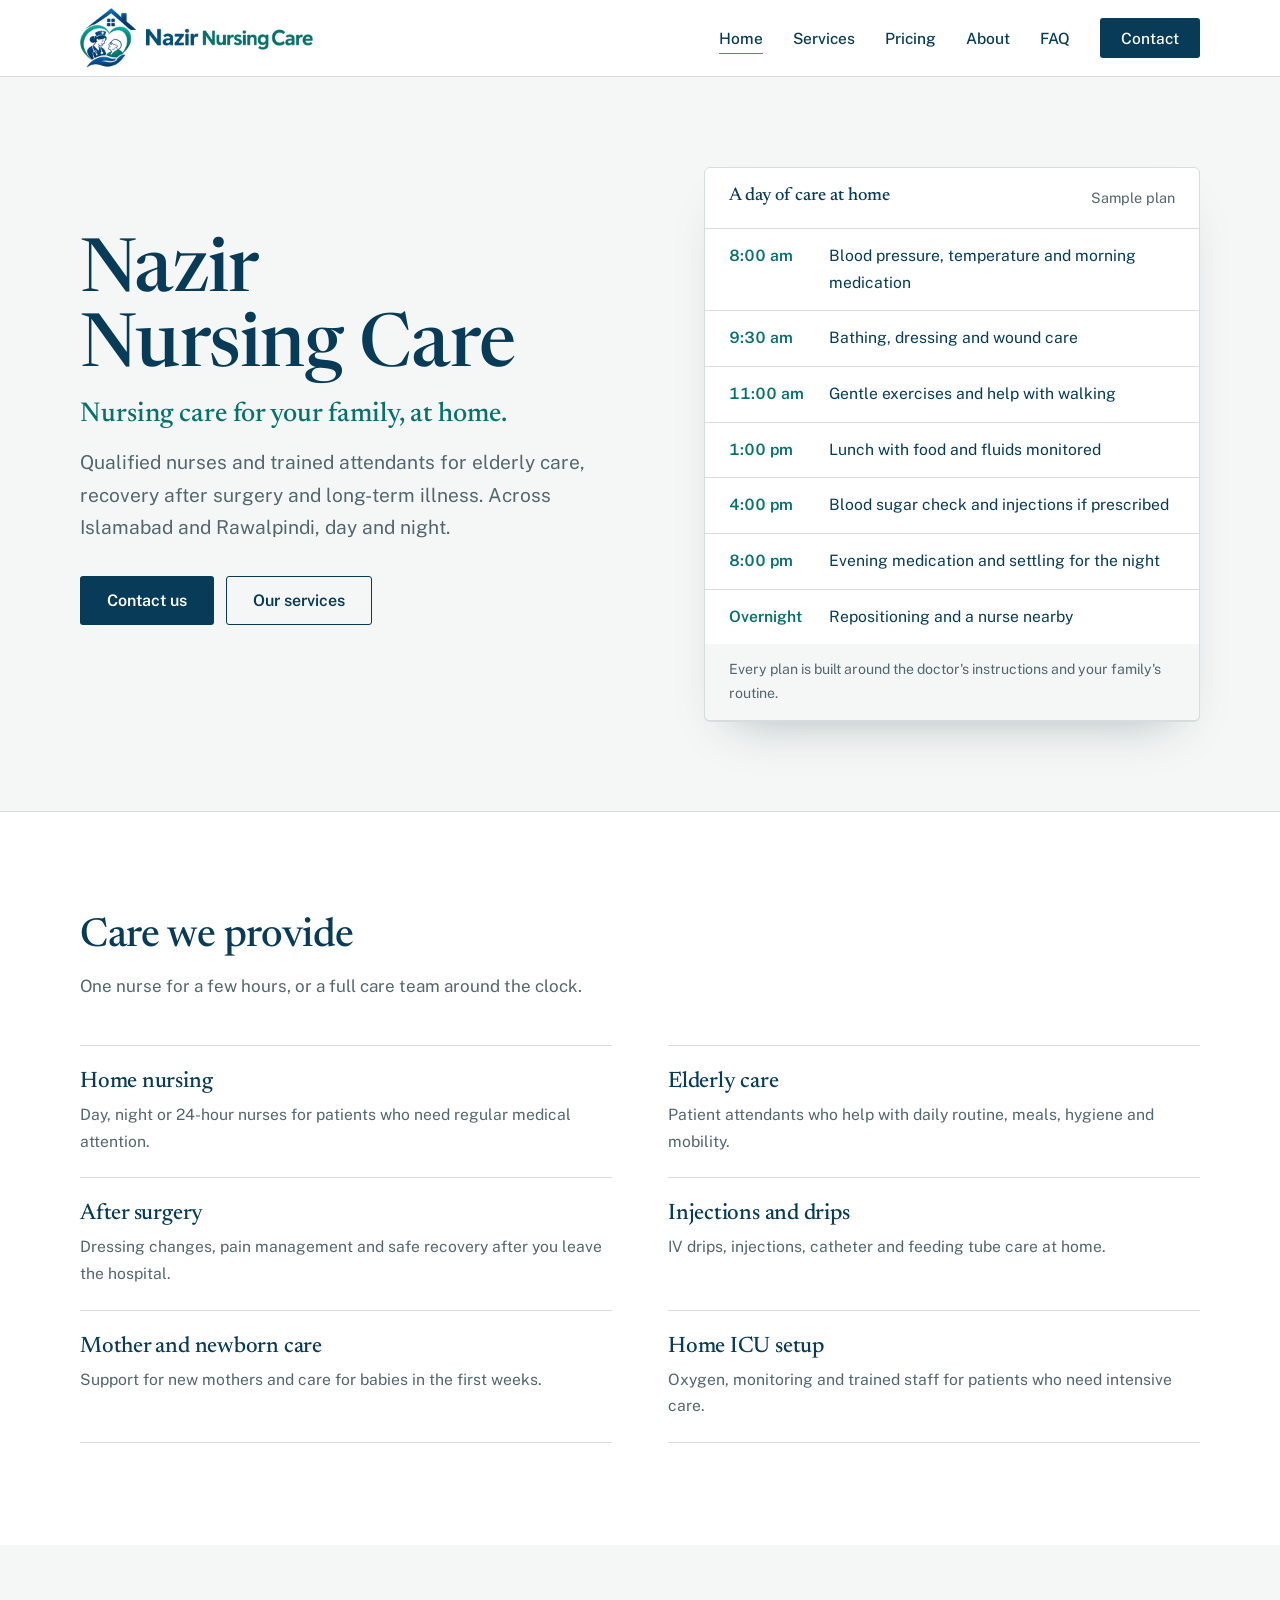
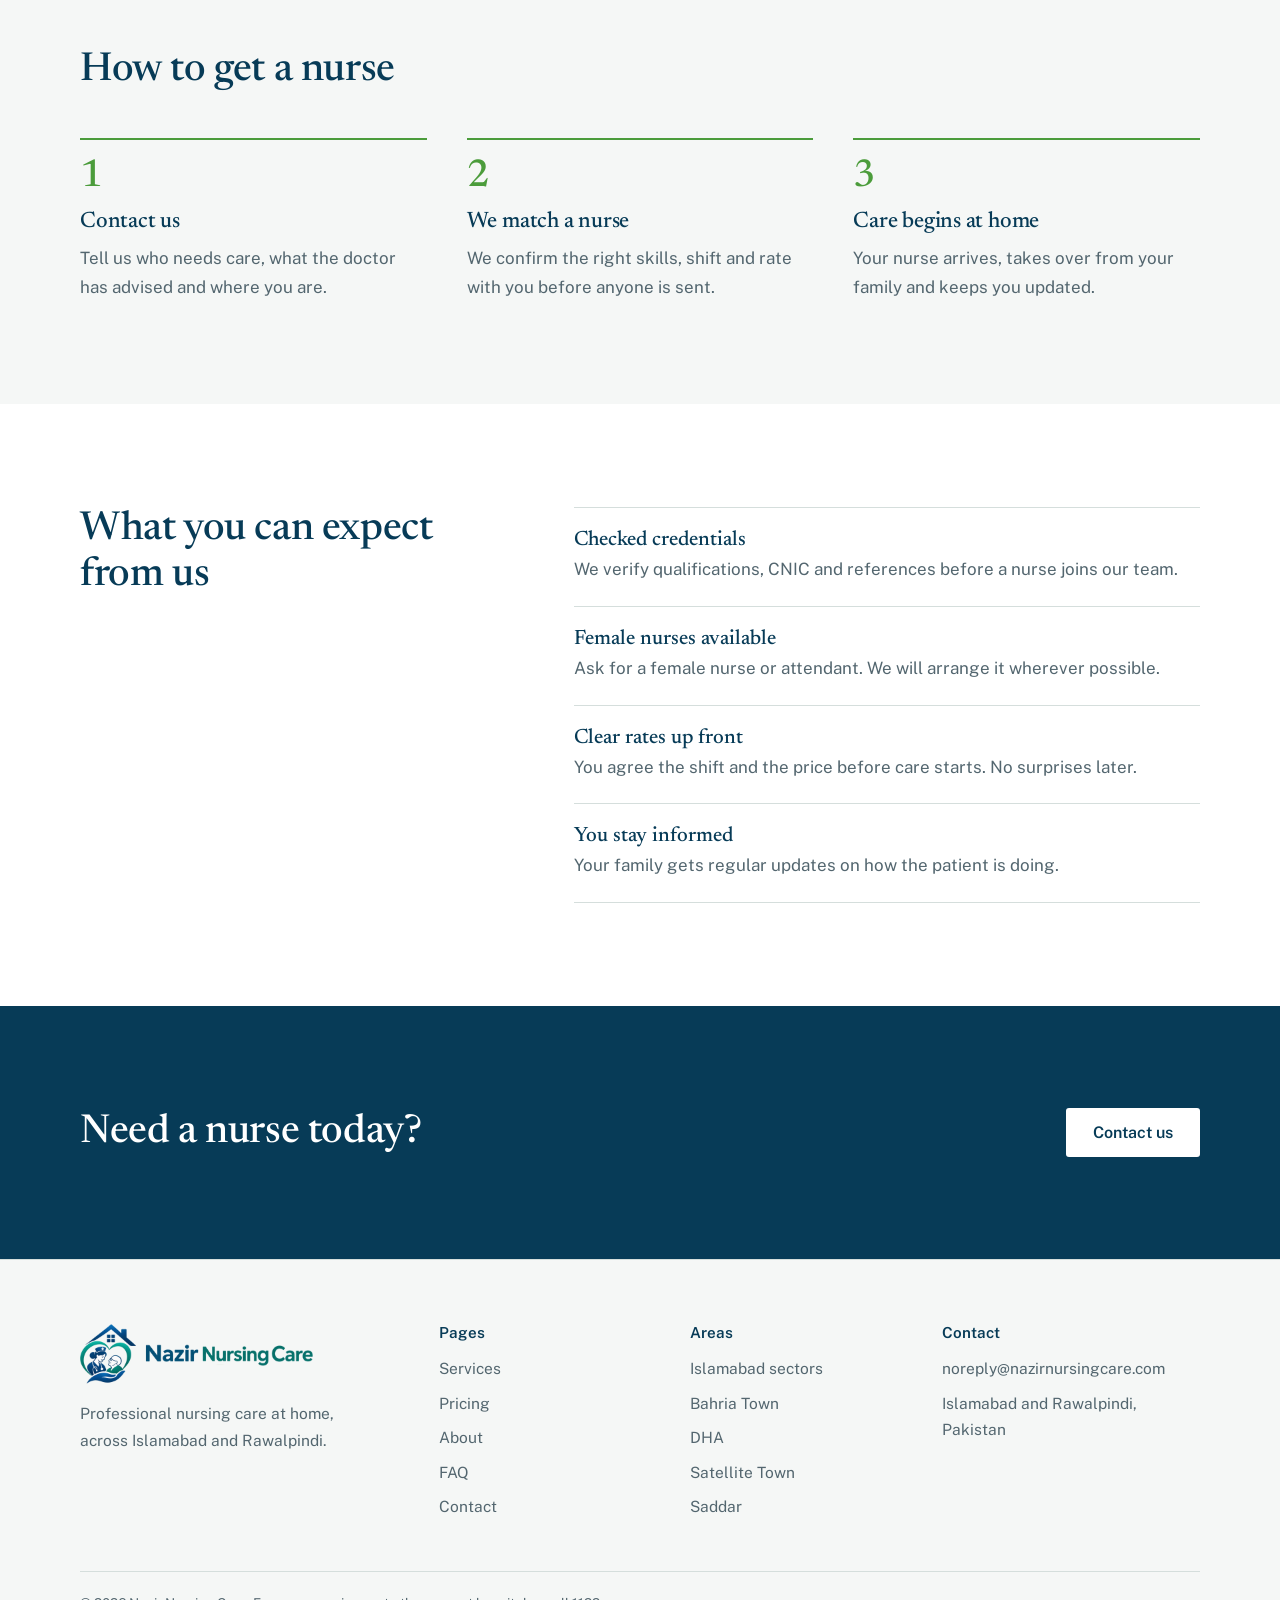
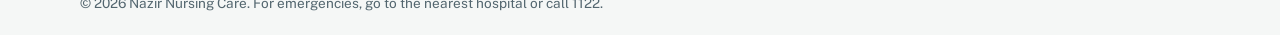
==== index.html @ 5797d5ae "Remove call and WhatsApp, simplify contact to email Co-Authored-By: Claude Sonnet 5.5 <noreply@anthr" ====
<!doctype html>
<html lang="en">
<head>
<meta charset="utf-8">
<meta name="viewport" content="width=device-width,initial-scale=1">
<title>Nazir Nursing Care | Home nursing in Islamabad and Rawalpindi</title>
<meta name="description" content="Qualified nurses and trained attendants for elderly care, post-surgery recovery and long-term illness, in your own home in Islamabad and Rawalpindi.">
<meta property="og:type" content="website">
<meta property="og:site_name" content="Nazir Nursing Care">
<meta property="og:title" content="Nazir Nursing Care | Home nursing in Islamabad and Rawalpindi">
<meta property="og:description" content="Qualified nurses and trained attendants for elderly care, post-surgery recovery and long-term illness, in your own home in Islamabad and Rawalpindi.">
<meta property="og:image" content="https://nazir-nursing-care.mylogiclab.cloud/images/logo-full.png?v=4">
<meta name="theme-color" content="#073b57">
<link rel="preconnect" href="https://fonts.googleapis.com">
<link rel="preconnect" href="https://fonts.gstatic.com" crossorigin>
<link href="https://fonts.googleapis.com/css2?family=Newsreader:opsz,wght@6..72,400;6..72,500&family=Public+Sans:wght@400;500;600&display=swap" rel="stylesheet">
<link rel="icon" href="images/favicon.ico?v=2" sizes="any">
<link rel="icon" href="images/favicon.png?v=2" type="image/png">
<link rel="apple-touch-icon" href="images/apple-touch-icon.png?v=2">
<link rel="stylesheet" href="css/style.css?v=5">
<script type="application/ld+json">
{"@context":"https://schema.org","@type":"MedicalBusiness","name":"Nazir Nursing Care","logo":"images/logo-full.png?v=4","areaServed":["Islamabad","Rawalpindi"],"address":{"@type":"PostalAddress","addressLocality":"Islamabad","addressCountry":"PK"}}
</script>
</head>
<body>

<header class="site-head">
  <div class="wrap nav">
    <a class="brand" href="index.html"><img src="images/logo-horizontal.png?v=4" alt="Nazir Nursing Care" width="233" height="60"></a>
    <button class="burger" aria-label="Menu" aria-expanded="false"><svg viewBox="0 0 24 24" fill="none" stroke="currentColor" stroke-width="2" stroke-linecap="round"><path d="M3 6h18M3 12h18M3 18h18"/></svg></button>
    <ul class="menu">
      <li><a href="index.html" aria-current="page">Home</a></li>
      <li><a href="services.html">Services</a></li>
      <li><a href="pricing.html">Pricing</a></li>
      <li><a href="about.html">About</a></li>
      <li><a href="faq.html">FAQ</a></li>
      <li><a class="btn btn-ink" href="contact.html">Contact</a></li>
    </ul>
  </div>
</header>

<main>
<section class="hero">
  <div class="wrap">
    <div>
      <h1>Nazir<br>Nursing Care</h1>
      <p class="tagline">Nursing care for your family, at home.</p>
      <p class="lead">Qualified nurses and trained attendants for elderly care, recovery after surgery and long-term illness. Across Islamabad and Rawalpindi, day and night.</p>
      <div class="actions">
        <a class="btn btn-ink" href="contact.html">Contact us</a>
        <a class="btn btn-line" href="services.html">Our services</a>
      </div>
    </div>

    <div class="plan" aria-label="Sample daily care plan">
      <div class="plan-top"><b>A day of care at home</b><span>Sample plan</span></div>
      <ol>
        <li><time>8:00 am</time><span>Blood pressure, temperature and morning medication</span></li>
        <li><time>9:30 am</time><span>Bathing, dressing and wound care</span></li>
        <li><time>11:00 am</time><span>Gentle exercises and help with walking</span></li>
        <li><time>1:00 pm</time><span>Lunch with food and fluids monitored</span></li>
        <li><time>4:00 pm</time><span>Blood sugar check and injections if prescribed</span></li>
        <li><time>8:00 pm</time><span>Evening medication and settling for the night</span></li>
        <li><time>Overnight</time><span>Repositioning and a nurse nearby</span></li>
      </ol>
      <div class="plan-foot">Every plan is built around the doctor's instructions and your family's routine.</div>
    </div>
  </div>
</section>

<section class="band">
  <div class="wrap">
    <div class="head"><h2>Care we provide</h2><p class="muted">One nurse for a few hours, or a full care team around the clock.</p></div>
    <ul class="index">
      <li><a href="services.html#home-nursing"><h3>Home nursing</h3><p>Day, night or 24-hour nurses for patients who need regular medical attention.</p></a></li>
      <li><a href="services.html#elderly-care"><h3>Elderly care</h3><p>Patient attendants who help with daily routine, meals, hygiene and mobility.</p></a></li>
      <li><a href="services.html#post-surgery"><h3>After surgery</h3><p>Dressing changes, pain management and safe recovery after you leave the hospital.</p></a></li>
      <li><a href="services.html#injections"><h3>Injections and drips</h3><p>IV drips, injections, catheter and feeding tube care at home.</p></a></li>
      <li><a href="services.html#mother-baby"><h3>Mother and newborn care</h3><p>Support for new mothers and care for babies in the first weeks.</p></a></li>
      <li><a href="services.html#icu-setup"><h3>Home ICU setup</h3><p>Oxygen, monitoring and trained staff for patients who need intensive care.</p></a></li>
    </ul>
  </div>
</section>

<section class="band linen">
  <div class="wrap">
    <div class="head"><h2>How to get a nurse</h2></div>
    <ol class="steps">
      <li><h3>Contact us</h3><p>Tell us who needs care, what the doctor has advised and where you are.</p></li>
      <li><h3>We match a nurse</h3><p>We confirm the right skills, shift and rate with you before anyone is sent.</p></li>
      <li><h3>Care begins at home</h3><p>Your nurse arrives, takes over from your family and keeps you updated.</p></li>
    </ol>
  </div>
</section>

<section class="band">
  <div class="wrap split">
    <div class="sticky"><h2>What you can expect from us</h2></div>
    <ul class="facts">
      <li><b>Checked credentials</b><span>We verify qualifications, CNIC and references before a nurse joins our team.</span></li>
      <li><b>Female nurses available</b><span>Ask for a female nurse or attendant. We will arrange it wherever possible.</span></li>
      <li><b>Clear rates up front</b><span>You agree the shift and the price before care starts. No surprises later.</span></li>
      <li><b>You stay informed</b><span>Your family gets regular updates on how the patient is doing.</span></li>
    </ul>
  </div>
</section>

<section class="band ink">
  <div class="wrap cta">
    <h2>Need a nurse today?</h2>
    <div class="actions">
      <a class="btn btn-light" href="contact.html">Contact us</a>
    </div>
  </div>
</section>
</main>

<footer class="site-foot">
  <div class="wrap cols">
    <div>
      <a class="brand" href="index.html"><img src="images/logo-horizontal.png?v=4" alt="Nazir Nursing Care" width="233" height="60"></a>
      <p>Professional nursing care at home, across Islamabad and Rawalpindi.</p>
    </div>
    <div><h2>Pages</h2><ul><li><a href="services.html">Services</a></li><li><a href="pricing.html">Pricing</a></li><li><a href="about.html">About</a></li><li><a href="faq.html">FAQ</a></li><li><a href="contact.html">Contact</a></li></ul></div>
    <div><h2>Areas</h2><ul><li>Islamabad sectors</li><li>Bahria Town</li><li>DHA</li><li>Satellite Town</li><li>Saddar</li></ul></div>
    <div><h2>Contact</h2><ul><li><a href="mailto:noreply@nazirnursingcare.com">noreply@nazirnursingcare.com</a></li><li>Islamabad and Rawalpindi, Pakistan</li></ul></div>
  </div>
  <div class="wrap legal">&copy; 2026 Nazir Nursing Care. For emergencies, go to the nearest hospital or call 1122.</div>
</footer>

<script src="js/main.js?v=5"></script>
</body>
</html>
---- css/style.css ----
/* Nazir Nursing Care — design tokens */
:root{
  --ink:#073b57; --blue:#066d9b; --ink-deep:#052c42; --linen:#f5f7f6; --white:#fff;
  --teal:#07726b; --accent:#4b9c3b; --line:#d5dedc; --muted:#53666f; --wa:#1b8f4e;
  --serif:'Newsreader',Georgia,serif; --sans:'Public Sans',system-ui,sans-serif;
  --wrap:1120px;
}
*{box-sizing:border-box;margin:0;padding:0}
html{scroll-behavior:smooth}
body{font-family:var(--sans);color:var(--ink);background:var(--white);font-size:1.0625rem;line-height:1.7;-webkit-font-smoothing:antialiased}
img,svg{max-width:100%;display:block}
a{color:var(--teal)}
:focus-visible{outline:3px solid var(--accent);outline-offset:3px}
.wrap{width:min(var(--wrap),100% - 40px);margin-inline:auto}

/* Type scale */
h1,h2,h3{font-family:var(--serif);font-weight:500;color:var(--ink);letter-spacing:-.01em}
h1{font-size:clamp(2.4rem,5.2vw,4rem);line-height:1.08}
h2{font-size:clamp(1.8rem,3.2vw,2.5rem);line-height:1.15}
h3{font-size:1.4rem;line-height:1.25}
.lead{font-size:1.2rem;color:var(--muted);max-width:34em}
p{max-width:62ch}
.muted{color:var(--muted)}

/* Sections */
.band{padding:clamp(56px,8vw,104px) 0}
.band.linen{background:var(--linen)}
.band.ink{background:var(--ink);color:#d8e4e8}
.band.ink h2,.band.ink h3{color:#fff}
.band.ink .lead{color:#b4c6cd}
.head{margin-bottom:44px}
.head p{margin-top:12px}

/* Buttons */
.btn{display:inline-flex;align-items:center;justify-content:center;gap:10px;padding:14px 26px;border-radius:3px;font:600 1rem var(--sans);text-decoration:none;border:1.5px solid transparent;cursor:pointer;transition:background .2s,color .2s,border-color .2s}
.btn svg{width:18px;height:18px;flex:none}
.btn-ink{background:var(--ink);color:#fff}.btn-ink:hover{background:var(--teal)}
.btn-wa{background:var(--wa);color:#fff}.btn-wa:hover{background:#157a42}
.btn-line{border-color:var(--ink);color:var(--ink);background:transparent}.btn-line:hover{background:var(--ink);color:#fff}
.btn-light{background:#fff;color:var(--ink)}.btn-light:hover{background:var(--linen)}
.btn-ghost{border-color:#5d7b89;color:#fff}.btn-ghost:hover{background:#fff;color:var(--ink)}
.actions{display:flex;flex-wrap:wrap;gap:12px}

/* Header */
.site-head{position:sticky;top:0;z-index:50;background:rgba(255,255,255,.96);backdrop-filter:blur(8px);border-bottom:1px solid var(--line)}
.nav{display:flex;align-items:center;justify-content:space-between;height:76px;gap:20px}
.brand{display:flex;align-items:center;text-decoration:none}
.brand img{height:60px;width:auto}
.menu{display:flex;align-items:center;gap:30px;list-style:none}
.menu a{color:var(--ink);text-decoration:none;font-weight:500;font-size:.97rem;padding:6px 0;border-bottom:1.5px solid transparent}
.menu a:hover,.menu a[aria-current="page"]{border-color:var(--accent)}
.menu .btn{padding:10px 20px;border:1.5px solid transparent;color:#fff}
.menu .btn:hover{border-color:transparent}
.burger{display:none;background:none;border:0;padding:8px;cursor:pointer;color:var(--ink)}
.burger svg{width:28px;height:28px}

/* Hero */
.hero{padding:clamp(48px,7vw,96px) 0;background:var(--linen);border-bottom:1px solid var(--line)}
.hero .wrap{display:grid;grid-template-columns:1.05fr .95fr;gap:clamp(32px,6vw,80px);align-items:center}
.hero h1{margin-bottom:14px;font-size:clamp(2.8rem,6vw,4.6rem);line-height:1.02}
.tagline{font:500 clamp(1.3rem,2.4vw,1.7rem) var(--serif);color:var(--teal);margin-bottom:18px}
.hero .actions{margin:32px 0 26px}
.hero small{display:block;color:var(--muted);font-size:.95rem}
.plan{background:#fff;border:1px solid var(--line);border-radius:6px;box-shadow:0 1px 0 var(--line),0 24px 48px -28px rgba(14,42,59,.35)}
.plan-top{display:flex;justify-content:space-between;gap:12px;padding:18px 24px;border-bottom:1px solid var(--line);font-size:.9rem;color:var(--muted)}
.plan-top b{font:500 1.15rem var(--serif);color:var(--ink)}
.plan ol{list-style:none}
.plan li{display:grid;grid-template-columns:84px 1fr;gap:16px;padding:14px 24px;border-bottom:1px solid var(--line);font-size:.98rem;animation:rowin .6s both}
.plan li:last-child{border-bottom:0}
.plan time{font-weight:600;color:var(--teal);font-variant-numeric:tabular-nums}
.plan li:nth-child(1){animation-delay:.15s}.plan li:nth-child(2){animation-delay:.25s}
.plan li:nth-child(3){animation-delay:.35s}.plan li:nth-child(4){animation-delay:.45s}
.plan li:nth-child(5){animation-delay:.55s}.plan li:nth-child(6){animation-delay:.65s}
.plan li:nth-child(7){animation-delay:.75s}
.plan-foot{padding:14px 24px;background:var(--linen);border-radius:0 0 6px 6px;font-size:.88rem;color:var(--muted)}
@keyframes rowin{from{opacity:0;transform:translateY(8px)}to{opacity:1;transform:none}}

/* Page header (inner pages) */
.page-head{padding:clamp(44px,6vw,80px) 0 clamp(36px,5vw,56px);background:var(--linen);border-bottom:1px solid var(--line)}
.page-head h1{font-size:clamp(2.1rem,4.4vw,3.2rem);margin-bottom:14px}

/* Ruled index lists (services) */
.index{list-style:none;display:grid;grid-template-columns:1fr 1fr;column-gap:56px}
.index li{border-top:1px solid var(--line);padding:22px 0}
.index li:nth-last-child(-n+2){border-bottom:1px solid var(--line)}
.index h3{margin-bottom:6px}
.index p{color:var(--muted);font-size:.98rem}
.index a{color:inherit;text-decoration:none}
.index a:hover h3{color:var(--teal)}

/* Detailed services */
.svc{display:grid;grid-template-columns:.8fr 1.2fr;gap:40px;padding:36px 0;border-top:1px solid var(--line)}
.svc:last-child{border-bottom:1px solid var(--line)}
.svc ul{margin:12px 0 0 1.1em;color:var(--muted)}
.svc li{margin-bottom:4px}

/* Steps (a real sequence) */
.steps{list-style:none;display:grid;grid-template-columns:repeat(3,1fr);gap:40px;counter-reset:s}
.steps li{counter-increment:s;border-top:2px solid var(--accent);padding-top:18px}
.steps li:before{content:counter(s);font:500 2.4rem var(--serif);color:var(--accent);display:block;line-height:1;margin-bottom:12px}
.steps h3{margin-bottom:8px}
.steps p{color:var(--muted)}

/* Commitments */
.split{display:grid;grid-template-columns:.8fr 1.2fr;gap:clamp(32px,6vw,80px);align-items:start}
.split.even{grid-template-columns:1fr 1fr}
.sticky{position:sticky;top:110px}
.facts{list-style:none}
.facts li{padding:22px 0;border-top:1px solid var(--line)}
.facts li:last-child{border-bottom:1px solid var(--line)}
.facts b{display:block;font:500 1.3rem var(--serif);margin-bottom:4px}
.facts span{color:var(--muted)}

/* Table (pricing) */
table{width:100%;border-collapse:collapse}
caption{text-align:left;color:var(--muted);padding-bottom:12px;font-size:.95rem}
th,td{text-align:left;padding:18px 16px 18px 0;border-top:1px solid var(--line);vertical-align:top}
thead th{border-top:0;border-bottom:2px solid var(--ink);font-weight:600;font-size:.92rem;color:var(--muted)}
tbody tr:last-child td,tbody tr:last-child th{border-bottom:1px solid var(--line)}
tbody th{font:500 1.2rem var(--serif);width:34%}
td.rs{font:500 1.3rem var(--serif);white-space:nowrap}
.aside{margin-top:28px;padding:18px 22px;border-left:3px solid var(--accent);background:var(--linen);font-size:.97rem}

/* FAQ */
.faq{max-width:780px}
.faq details{border-top:1px solid var(--line)}
.faq details:last-child{border-bottom:1px solid var(--line)}
.faq summary{cursor:pointer;list-style:none;padding:22px 40px 22px 0;font:500 1.25rem var(--serif);position:relative}
.faq summary::-webkit-details-marker{display:none}
.faq summary:after{content:"";position:absolute;right:6px;top:50%;width:10px;height:10px;border-right:2px solid var(--teal);border-bottom:2px solid var(--teal);transform:translateY(-70%) rotate(45deg);transition:transform .25s}
.faq details[open] summary:after{transform:translateY(-30%) rotate(-135deg)}
.faq details p{padding:0 40px 24px 0;color:var(--muted)}

/* Contact */
.contact{display:grid;grid-template-columns:.9fr 1.1fr;gap:clamp(32px,6vw,80px)}
.rows{list-style:none;max-width:620px}
.rows li{padding:18px 0;border-top:1px solid var(--line)}
.rows li:last-child{border-bottom:1px solid var(--line)}
.rows small{display:block;color:var(--muted);font-size:.88rem}
.rows a,.rows span{font:500 1.3rem var(--serif);color:var(--ink);text-decoration:none}
.rows a:hover{color:var(--teal)}
form{background:#fff;border:1px solid var(--line);border-radius:6px;padding:clamp(22px,4vw,36px)}
form h2{font-size:1.6rem;margin-bottom:20px}
label{display:block;font-weight:600;font-size:.92rem;margin-bottom:6px}
input,select,textarea{width:100%;padding:13px 14px;border:1.5px solid var(--line);border-radius:3px;font:inherit;margin-bottom:18px;background:#fff;color:var(--ink)}
input:focus,select:focus,textarea:focus{border-color:var(--teal);outline:none;box-shadow:0 0 0 3px rgba(31,106,104,.18)}
.hint{font-size:.88rem;color:var(--muted);margin-top:12px}

/* Call to action band */
.cta{display:flex;justify-content:space-between;align-items:center;gap:32px;flex-wrap:wrap}
.cta h2{max-width:16em}

/* Footer */
.site-foot{background:var(--linen);color:var(--muted);border-top:1px solid var(--line);padding:64px 0 0;font-size:.97rem}
.site-foot .cols{display:grid;grid-template-columns:1.5fr 1fr 1fr 1.2fr;gap:36px;padding-bottom:44px}
.site-foot h2{font:600 .95rem var(--sans);color:var(--ink);margin-bottom:14px;letter-spacing:0}
.site-foot a{color:var(--muted);text-decoration:none}.site-foot a:hover{color:var(--ink)}
.site-foot ul{list-style:none}.site-foot li{margin-bottom:8px}
.site-foot p{margin-top:16px;max-width:30ch}
.legal{border-top:1px solid var(--line);padding:20px 0;font-size:.85rem}


@media(max-width:900px){
  .hero .wrap,.split,.split.even,.contact,.svc{grid-template-columns:1fr}
  .index{grid-template-columns:1fr}
  .index li:nth-last-child(2){border-bottom:0}
  .steps{grid-template-columns:1fr;gap:28px}
  .sticky{position:static}
  .site-foot .cols{grid-template-columns:1fr 1fr}
  .burger{display:block}
  .menu{display:none;position:absolute;top:76px;left:0;right:0;background:#fff;flex-direction:column;align-items:stretch;gap:0;padding:6px 20px 20px;border-bottom:1px solid var(--line)}
  .menu.open{display:flex}
  .menu li{border-bottom:1px solid var(--line)}
  .menu a{display:block;padding:14px 0;border:0}
  .menu li:last-child{border:0;padding-top:16px}
}
@media(max-width:520px){
  .brand img{height:46px}
  .site-foot .cols{grid-template-columns:1fr}
  .plan li{grid-template-columns:82px 1fr;gap:12px;padding:12px 18px}
  .plan time{white-space:nowrap}
  .plan-top,.plan-foot{padding-inline:18px}
  .cta .actions,.hero .actions{width:100%}
  .cta .btn,.hero .btn{flex:1 1 100%}
  tbody th{width:auto}
  th,td{padding-right:10px}
}
@media(prefers-reduced-motion:reduce){*{animation:none!important;transition:none!important;scroll-behavior:auto!important}}
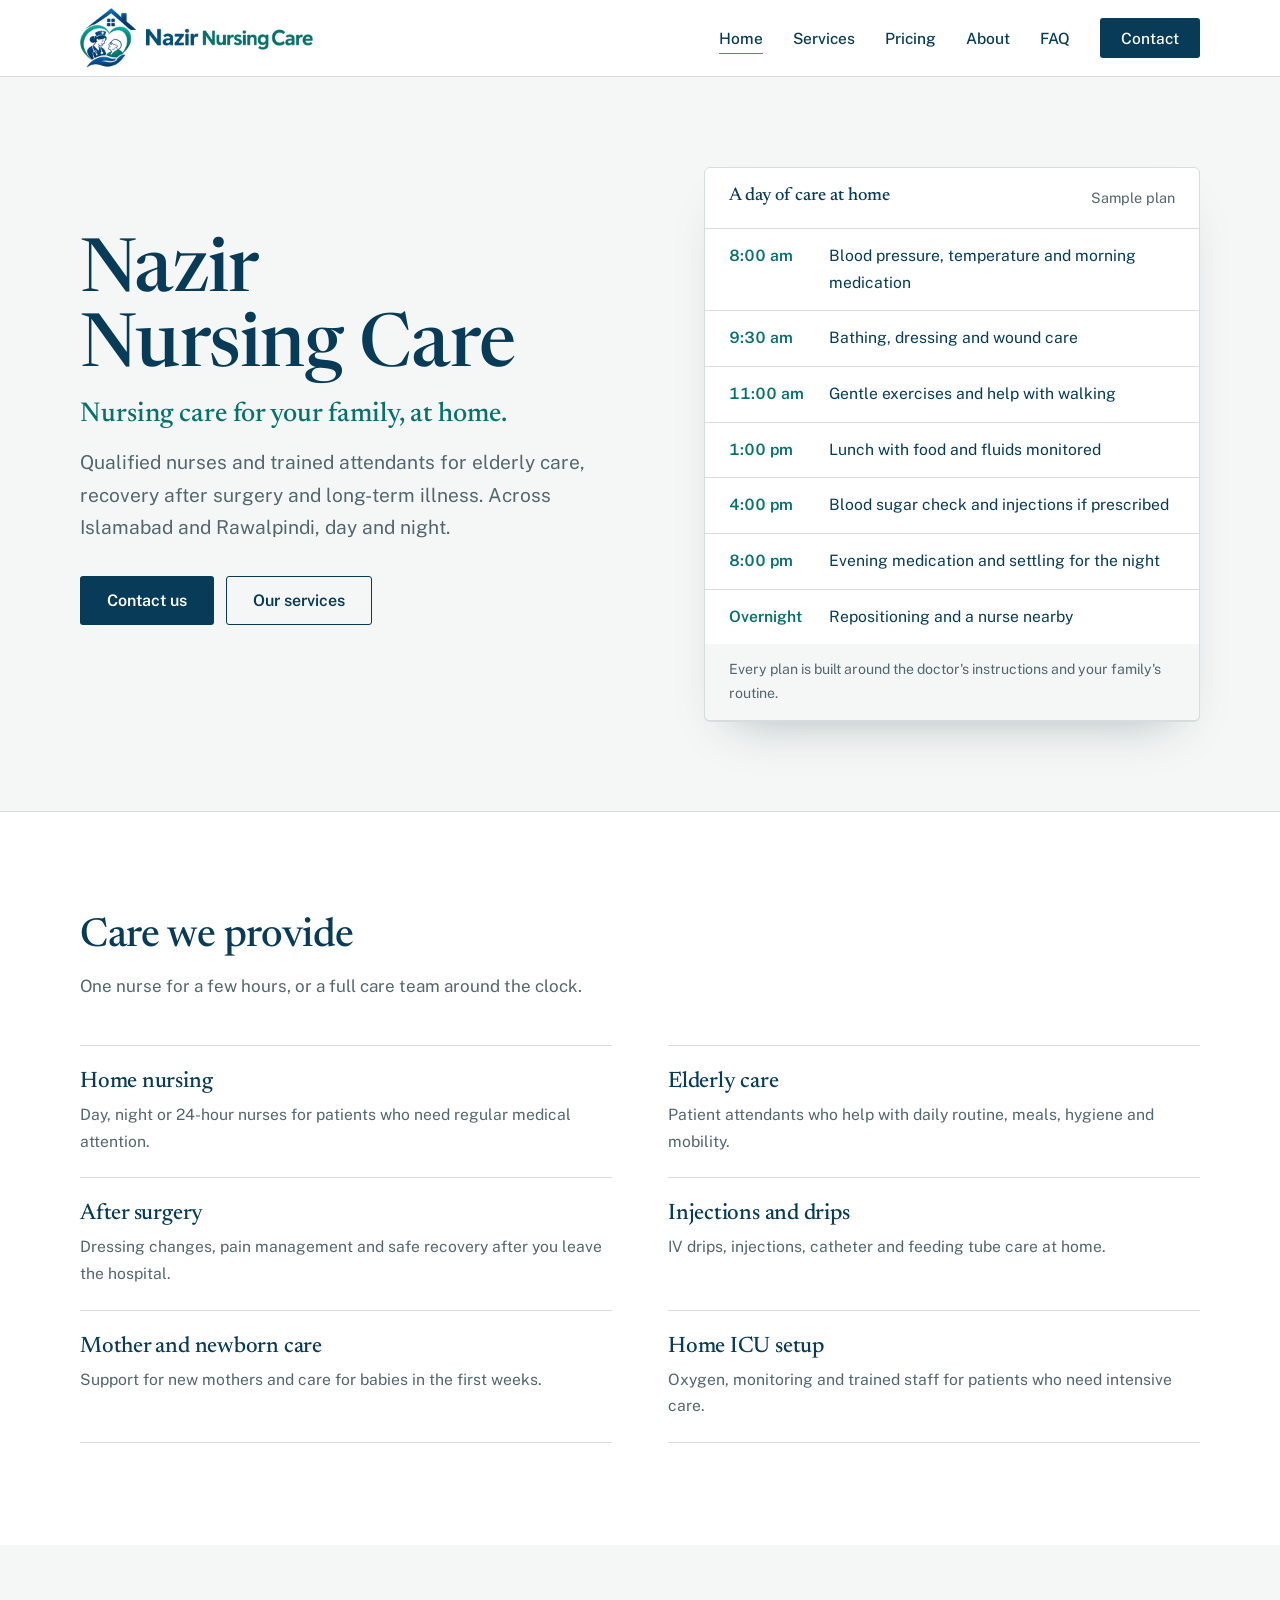
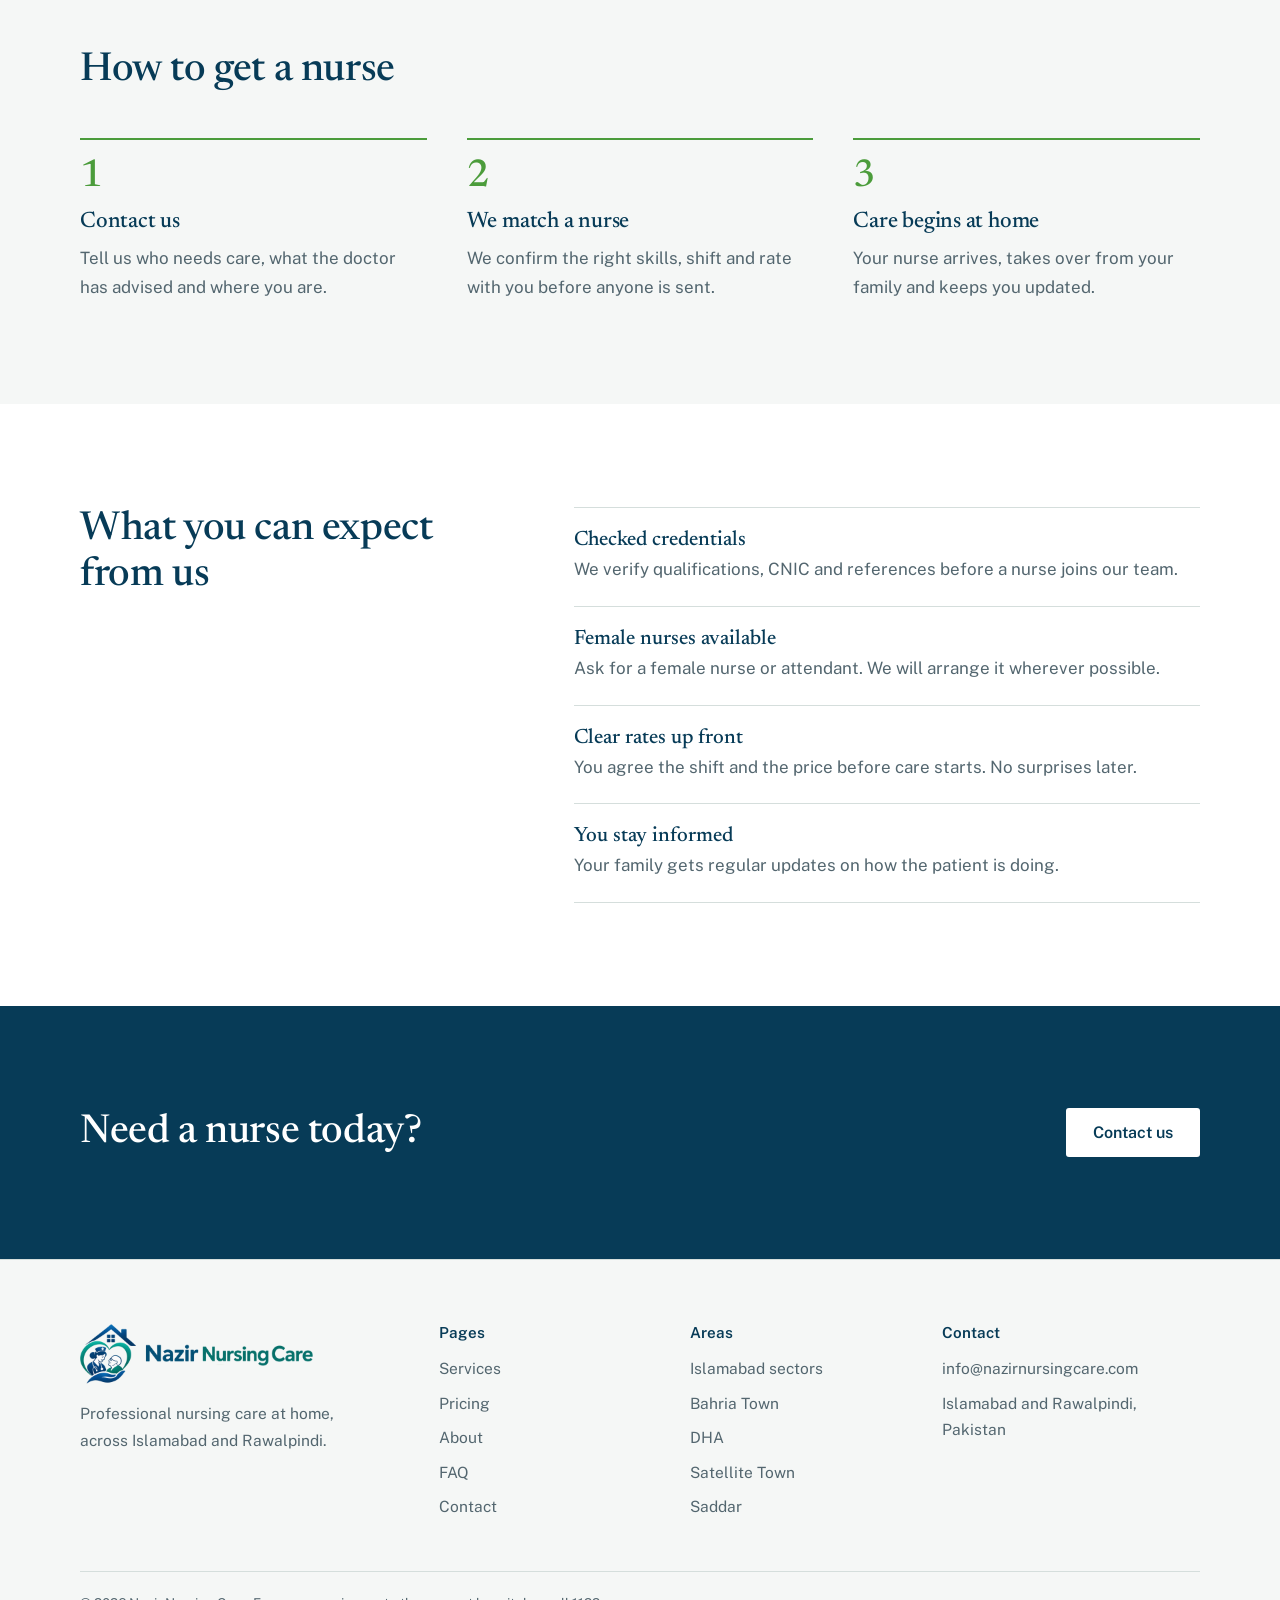
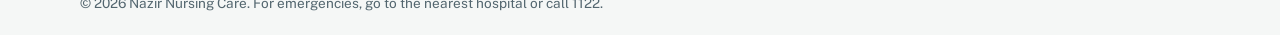
==== commit 1d7415a9: "Remove call and WhatsApp, simplify contact to email Co-Authored-By: Claude Sonnet 5.5 <noreply@anthr" ====
--- a/index.html
+++ b/index.html
@@ -123,7 +123,7 @@
     </div>
     <div><h2>Pages</h2><ul><li><a href="services.html">Services</a></li><li><a href="pricing.html">Pricing</a></li><li><a href="about.html">About</a></li><li><a href="faq.html">FAQ</a></li><li><a href="contact.html">Contact</a></li></ul></div>
     <div><h2>Areas</h2><ul><li>Islamabad sectors</li><li>Bahria Town</li><li>DHA</li><li>Satellite Town</li><li>Saddar</li></ul></div>
-    <div><h2>Contact</h2><ul><li><a href="mailto:noreply@nazirnursingcare.com">noreply@nazirnursingcare.com</a></li><li>Islamabad and Rawalpindi, Pakistan</li></ul></div>
+    <div><h2>Contact</h2><ul><li><a href="mailto:info@nazirnursingcare.com">info@nazirnursingcare.com</a></li><li>Islamabad and Rawalpindi, Pakistan</li></ul></div>
   </div>
   <div class="wrap legal">&copy; 2026 Nazir Nursing Care. For emergencies, go to the nearest hospital or call 1122.</div>
 </footer>
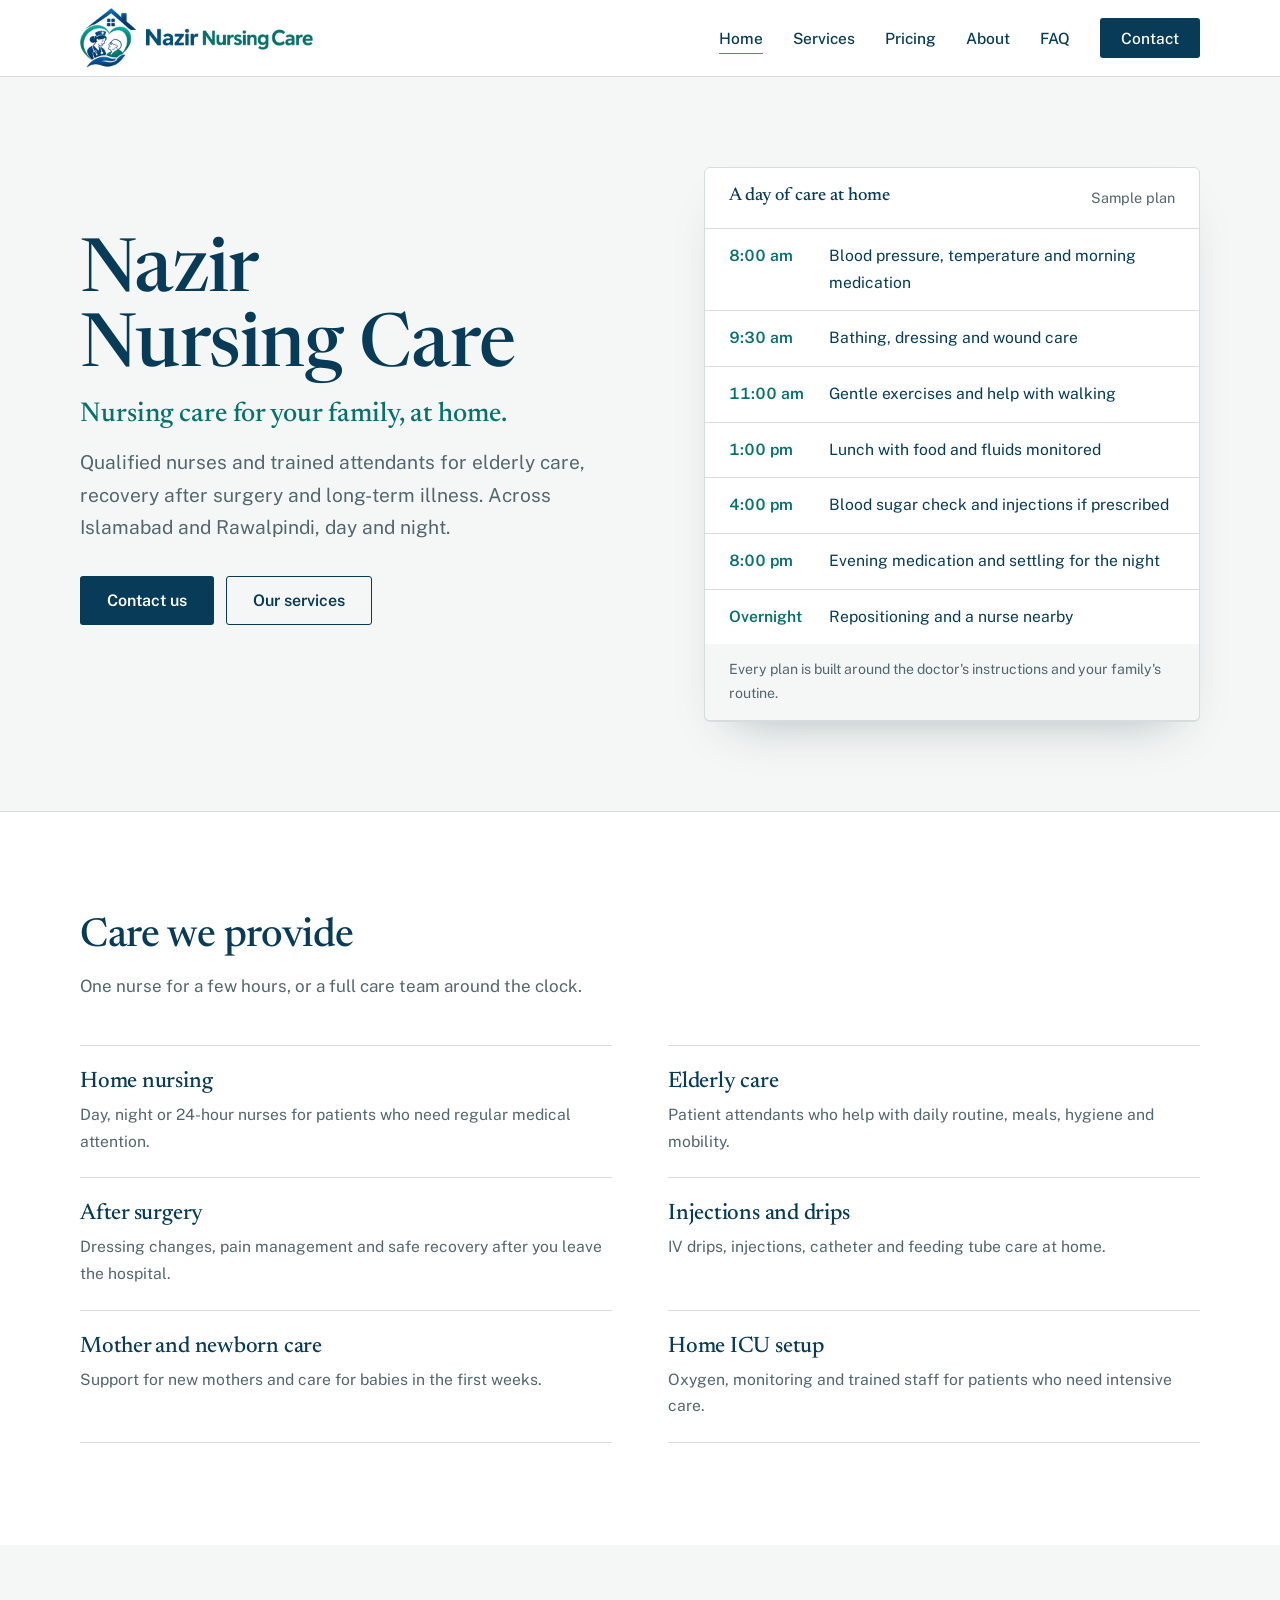
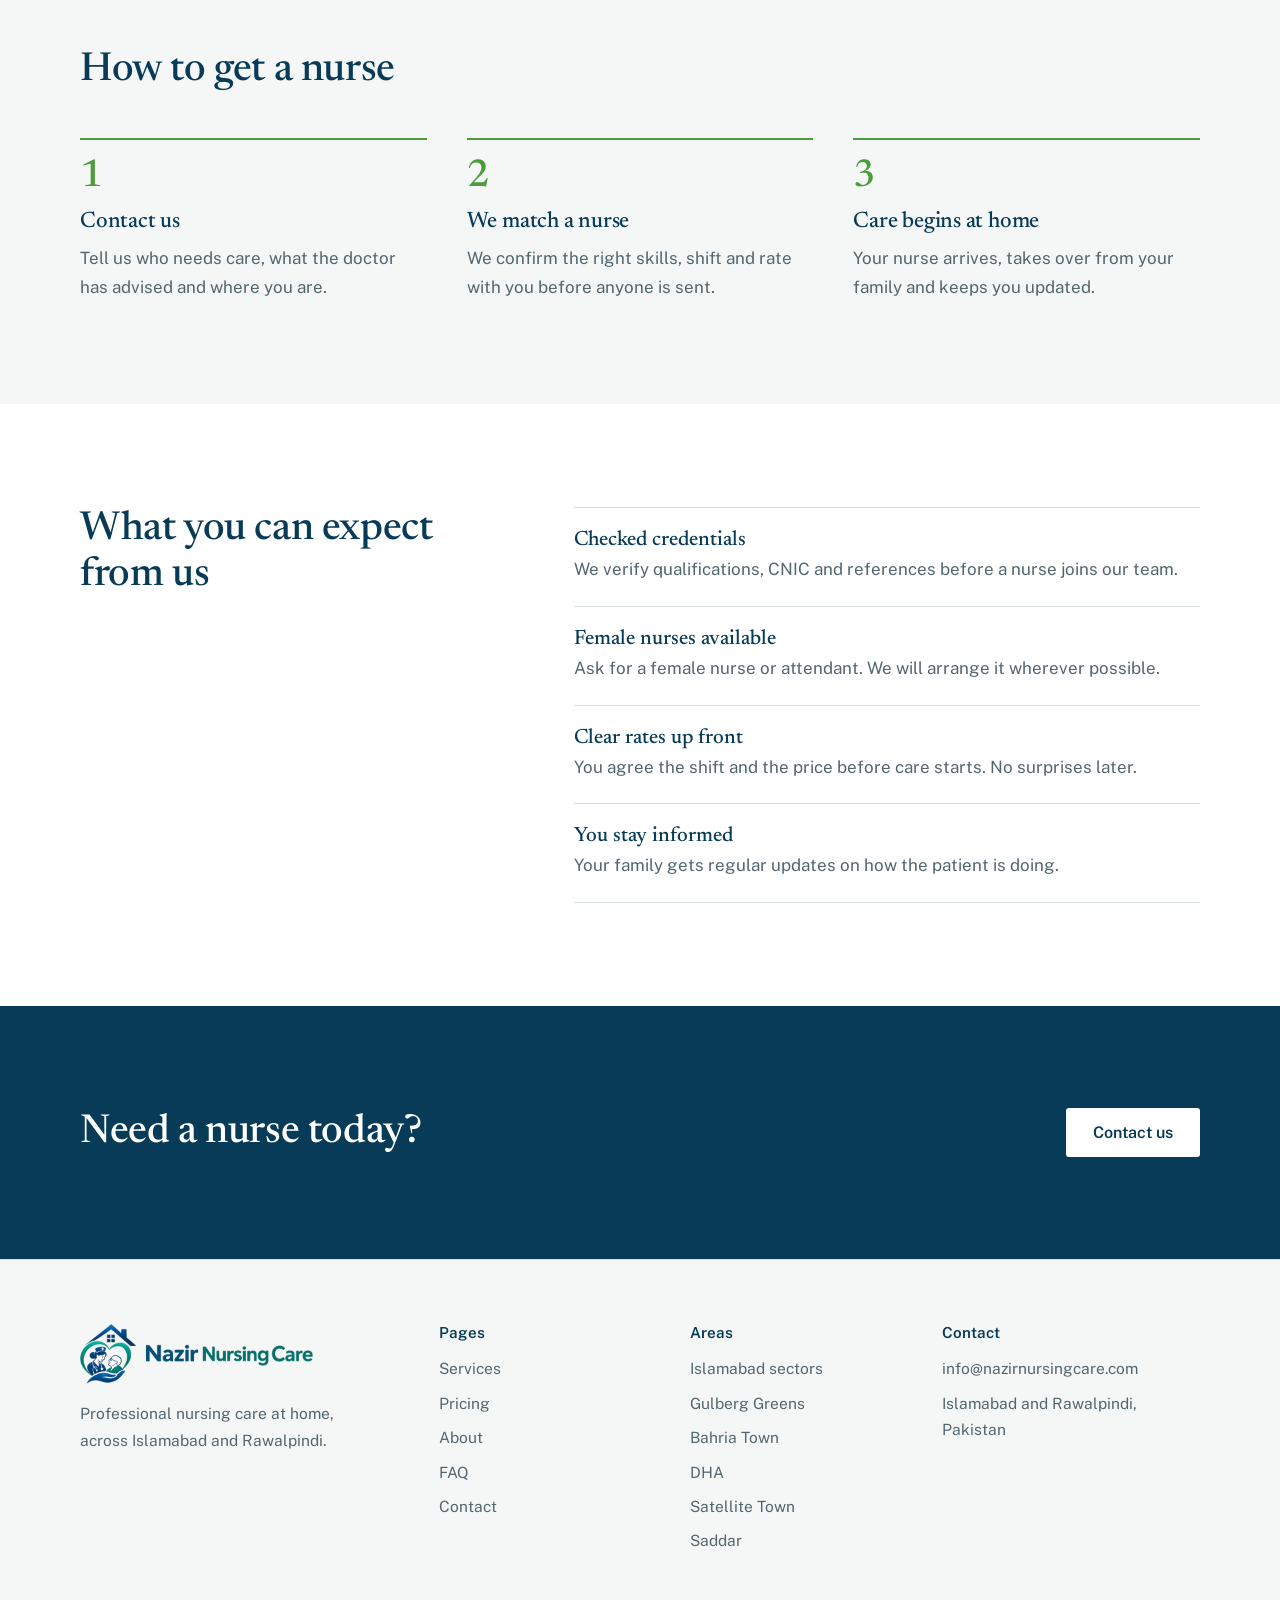
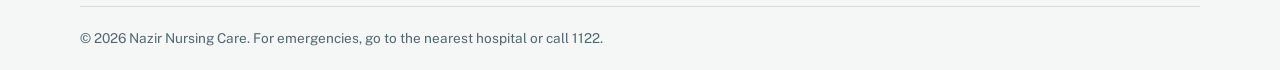
==== commit 38a20c03: "Add Gulberg Greens to service areas Co-Authored-By: Claude Sonnet 5.5 <noreply@anthropic.com>" ====
--- a/index.html
+++ b/index.html
@@ -122,7 +122,7 @@
       <p>Professional nursing care at home, across Islamabad and Rawalpindi.</p>
     </div>
     <div><h2>Pages</h2><ul><li><a href="services.html">Services</a></li><li><a href="pricing.html">Pricing</a></li><li><a href="about.html">About</a></li><li><a href="faq.html">FAQ</a></li><li><a href="contact.html">Contact</a></li></ul></div>
-    <div><h2>Areas</h2><ul><li>Islamabad sectors</li><li>Bahria Town</li><li>DHA</li><li>Satellite Town</li><li>Saddar</li></ul></div>
+    <div><h2>Areas</h2><ul><li>Islamabad sectors</li><li>Gulberg Greens</li><li>Bahria Town</li><li>DHA</li><li>Satellite Town</li><li>Saddar</li></ul></div>
     <div><h2>Contact</h2><ul><li><a href="mailto:info@nazirnursingcare.com">info@nazirnursingcare.com</a></li><li>Islamabad and Rawalpindi, Pakistan</li></ul></div>
   </div>
   <div class="wrap legal">&copy; 2026 Nazir Nursing Care. For emergencies, go to the nearest hospital or call 1122.</div>
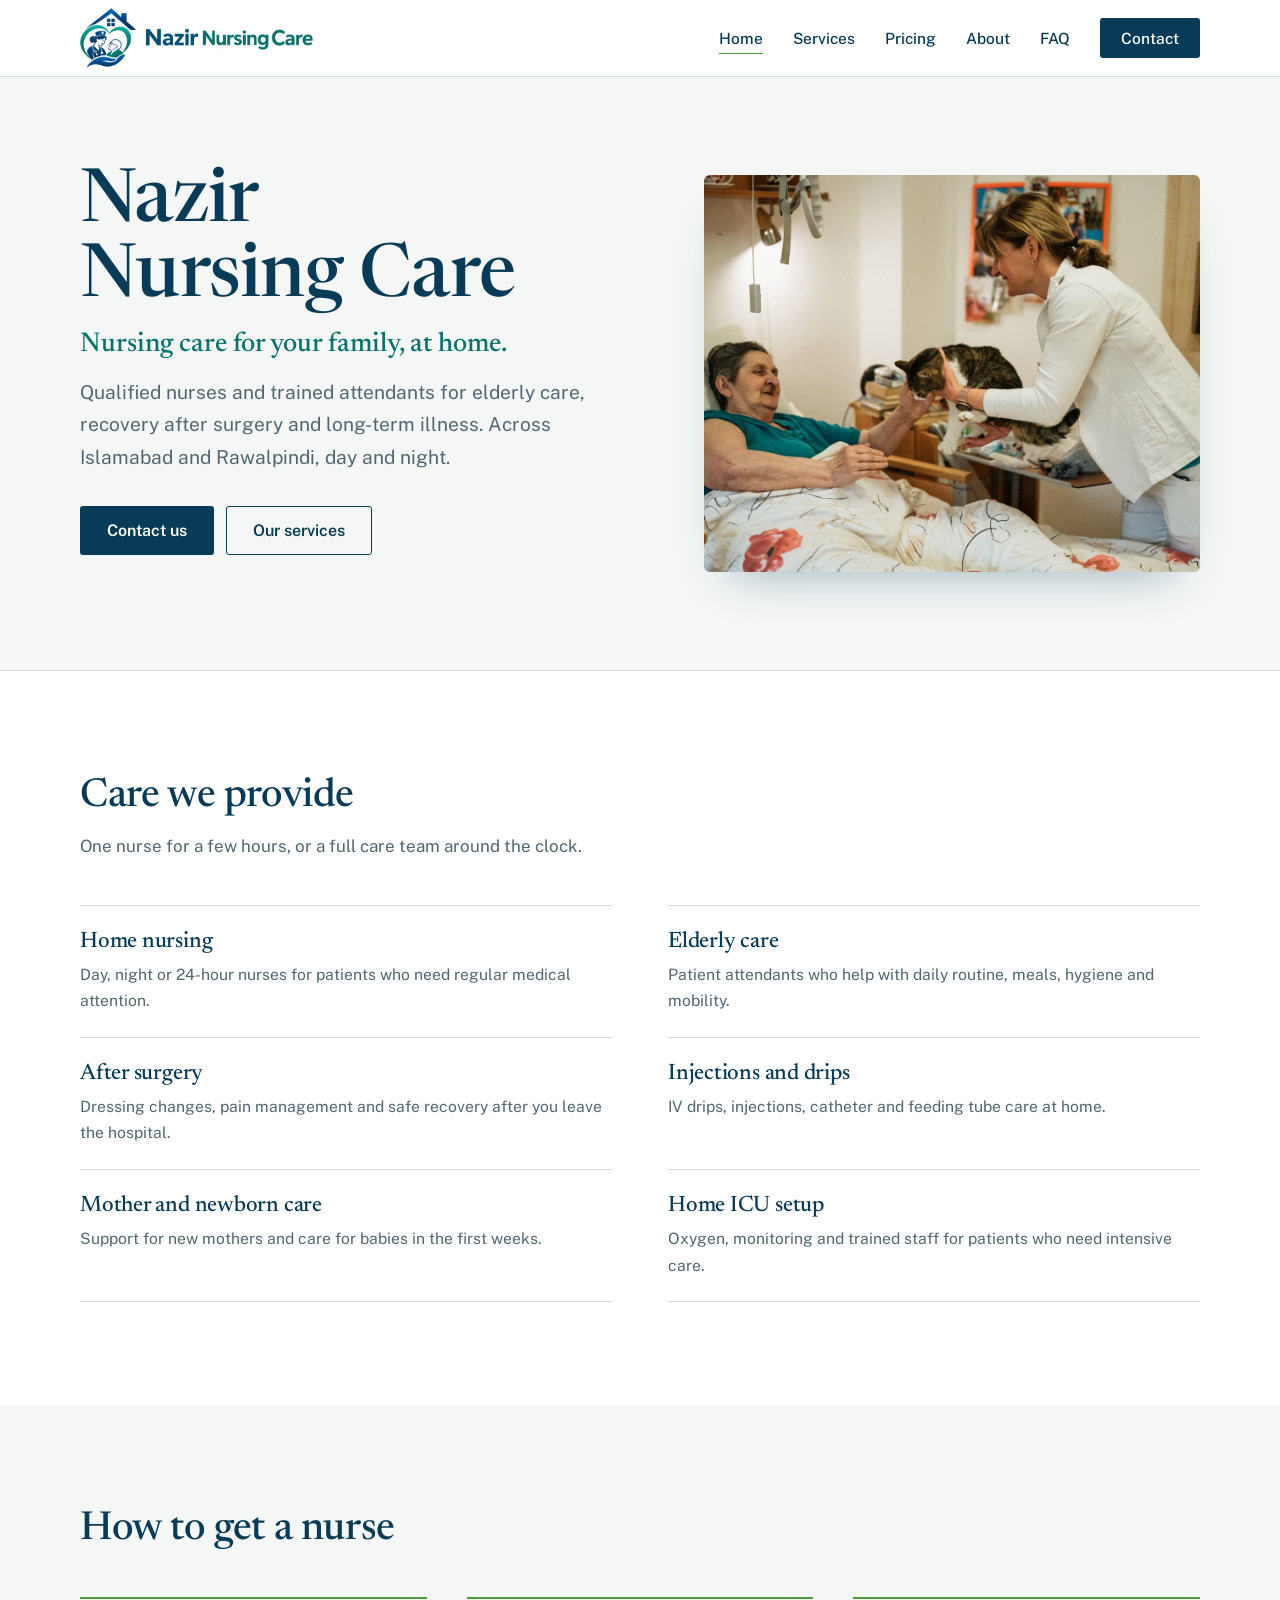
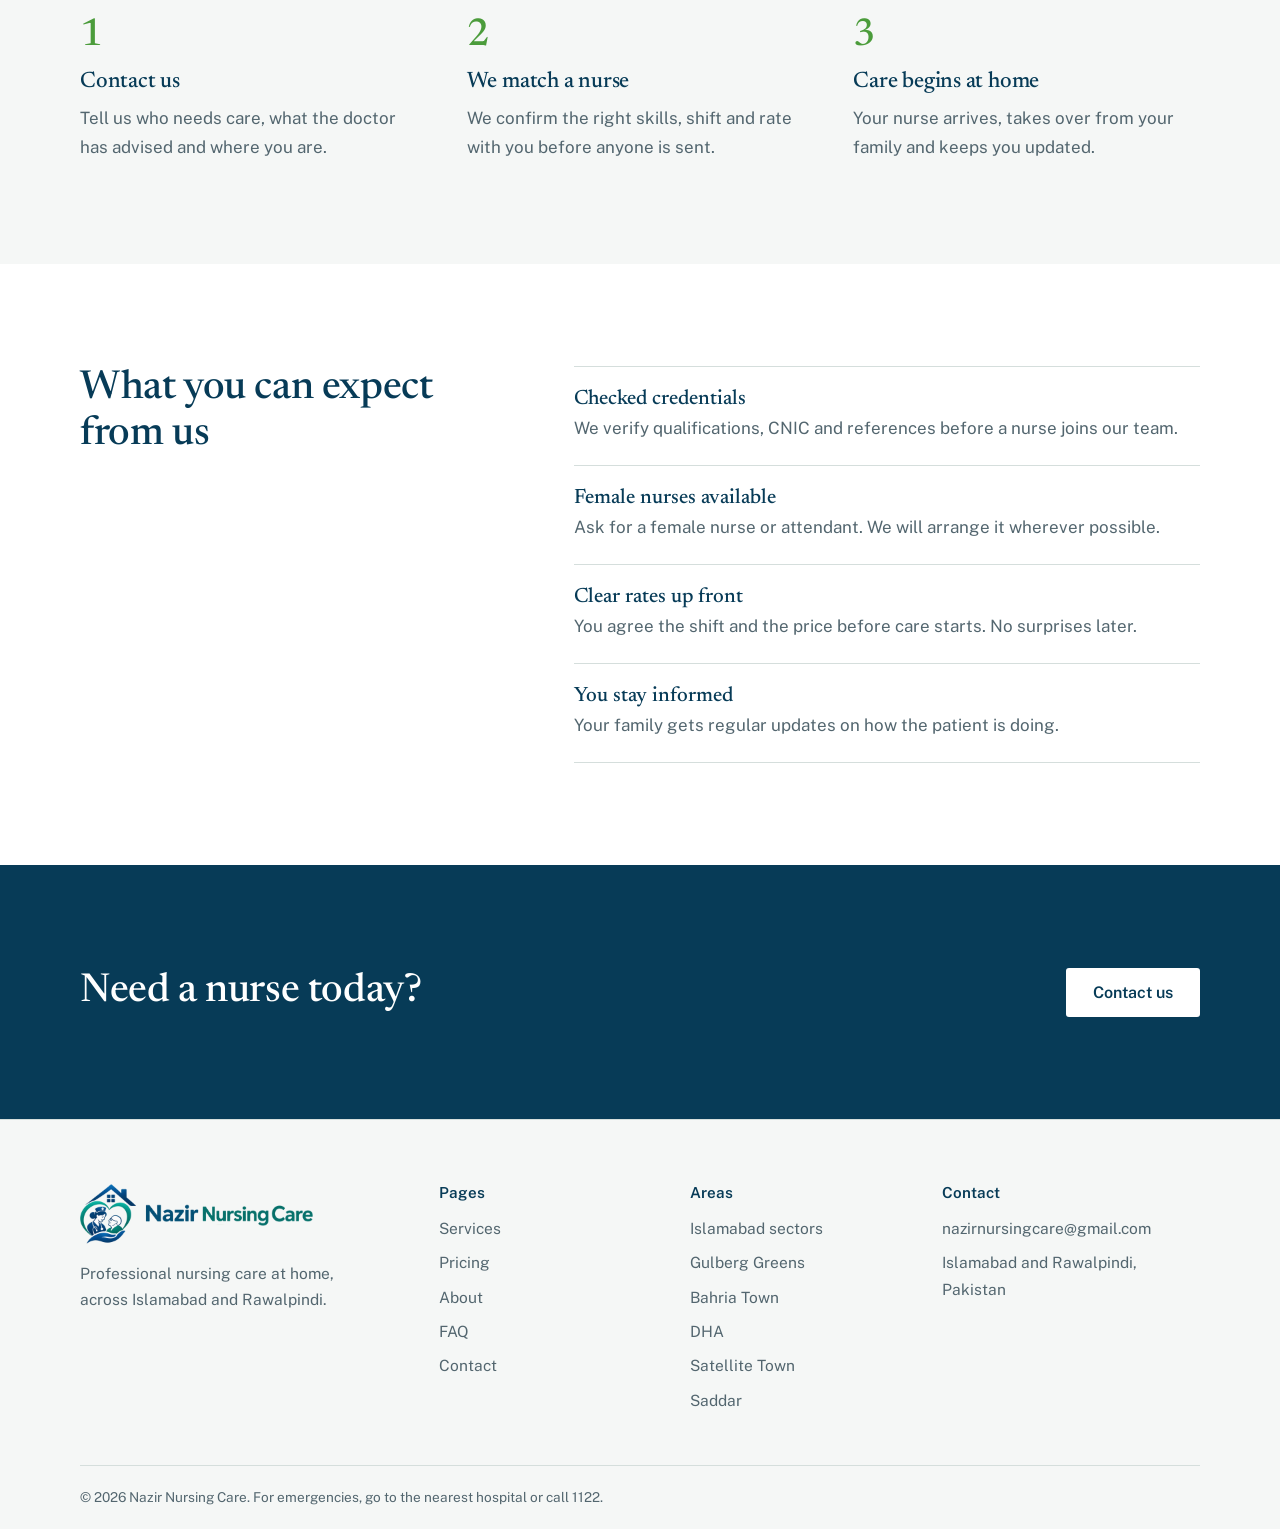
==== commit 91b4fca0: "Hero photo, Gulberg Greens, Gmail contact address Replace the hero card with a nurse and patient pho" ====
--- a/index.html
+++ b/index.html
@@ -17,7 +17,7 @@
 <link rel="icon" href="images/favicon.ico?v=2" sizes="any">
 <link rel="icon" href="images/favicon.png?v=2" type="image/png">
 <link rel="apple-touch-icon" href="images/apple-touch-icon.png?v=2">
-<link rel="stylesheet" href="css/style.css?v=5">
+<link rel="stylesheet" href="css/style.css?v=7">
 <script type="application/ld+json">
 {"@context":"https://schema.org","@type":"MedicalBusiness","name":"Nazir Nursing Care","logo":"images/logo-full.png?v=4","areaServed":["Islamabad","Rawalpindi"],"address":{"@type":"PostalAddress","addressLocality":"Islamabad","addressCountry":"PK"}}
 </script>
@@ -52,19 +52,9 @@
       </div>
     </div>
 
-    <div class="plan" aria-label="Sample daily care plan">
-      <div class="plan-top"><b>A day of care at home</b><span>Sample plan</span></div>
-      <ol>
-        <li><time>8:00 am</time><span>Blood pressure, temperature and morning medication</span></li>
-        <li><time>9:30 am</time><span>Bathing, dressing and wound care</span></li>
-        <li><time>11:00 am</time><span>Gentle exercises and help with walking</span></li>
-        <li><time>1:00 pm</time><span>Lunch with food and fluids monitored</span></li>
-        <li><time>4:00 pm</time><span>Blood sugar check and injections if prescribed</span></li>
-        <li><time>8:00 pm</time><span>Evening medication and settling for the night</span></li>
-        <li><time>Overnight</time><span>Repositioning and a nurse nearby</span></li>
-      </ol>
-      <div class="plan-foot">Every plan is built around the doctor's instructions and your family's routine.</div>
-    </div>
+    <figure class="hero-photo">
+      <img src="images/hero-care.jpg" alt="A nurse caring for an elderly woman at her bedside" width="1400" height="934" fetchpriority="high">
+    </figure>
   </div>
 </section>
 
@@ -123,7 +113,7 @@
     </div>
     <div><h2>Pages</h2><ul><li><a href="services.html">Services</a></li><li><a href="pricing.html">Pricing</a></li><li><a href="about.html">About</a></li><li><a href="faq.html">FAQ</a></li><li><a href="contact.html">Contact</a></li></ul></div>
     <div><h2>Areas</h2><ul><li>Islamabad sectors</li><li>Gulberg Greens</li><li>Bahria Town</li><li>DHA</li><li>Satellite Town</li><li>Saddar</li></ul></div>
-    <div><h2>Contact</h2><ul><li><a href="mailto:info@nazirnursingcare.com">info@nazirnursingcare.com</a></li><li>Islamabad and Rawalpindi, Pakistan</li></ul></div>
+    <div><h2>Contact</h2><ul><li><a href="mailto:nazirnursingcare@gmail.com">nazirnursingcare@gmail.com</a></li><li>Islamabad and Rawalpindi, Pakistan</li></ul></div>
   </div>
   <div class="wrap legal">&copy; 2026 Nazir Nursing Care. For emergencies, go to the nearest hospital or call 1122.</div>
 </footer>
--- a/css/style.css
+++ b/css/style.css
@@ -61,19 +61,8 @@
 .tagline{font:500 clamp(1.3rem,2.4vw,1.7rem) var(--serif);color:var(--teal);margin-bottom:18px}
 .hero .actions{margin:32px 0 26px}
 .hero small{display:block;color:var(--muted);font-size:.95rem}
-.plan{background:#fff;border:1px solid var(--line);border-radius:6px;box-shadow:0 1px 0 var(--line),0 24px 48px -28px rgba(14,42,59,.35)}
-.plan-top{display:flex;justify-content:space-between;gap:12px;padding:18px 24px;border-bottom:1px solid var(--line);font-size:.9rem;color:var(--muted)}
-.plan-top b{font:500 1.15rem var(--serif);color:var(--ink)}
-.plan ol{list-style:none}
-.plan li{display:grid;grid-template-columns:84px 1fr;gap:16px;padding:14px 24px;border-bottom:1px solid var(--line);font-size:.98rem;animation:rowin .6s both}
-.plan li:last-child{border-bottom:0}
-.plan time{font-weight:600;color:var(--teal);font-variant-numeric:tabular-nums}
-.plan li:nth-child(1){animation-delay:.15s}.plan li:nth-child(2){animation-delay:.25s}
-.plan li:nth-child(3){animation-delay:.35s}.plan li:nth-child(4){animation-delay:.45s}
-.plan li:nth-child(5){animation-delay:.55s}.plan li:nth-child(6){animation-delay:.65s}
-.plan li:nth-child(7){animation-delay:.75s}
-.plan-foot{padding:14px 24px;background:var(--linen);border-radius:0 0 6px 6px;font-size:.88rem;color:var(--muted)}
-@keyframes rowin{from{opacity:0;transform:translateY(8px)}to{opacity:1;transform:none}}
+
+.hero-photo img{width:100%;height:auto;aspect-ratio:5/4;object-fit:cover;object-position:60% 40%;border-radius:6px;box-shadow:0 24px 48px -28px rgba(7,59,87,.45)}
 
 /* Page header (inner pages) */
 .page-head{padding:clamp(44px,6vw,80px) 0 clamp(36px,5vw,56px);background:var(--linen);border-bottom:1px solid var(--line)}
@@ -177,9 +166,6 @@
 @media(max-width:520px){
   .brand img{height:46px}
   .site-foot .cols{grid-template-columns:1fr}
-  .plan li{grid-template-columns:82px 1fr;gap:12px;padding:12px 18px}
-  .plan time{white-space:nowrap}
-  .plan-top,.plan-foot{padding-inline:18px}
   .cta .actions,.hero .actions{width:100%}
   .cta .btn,.hero .btn{flex:1 1 100%}
   tbody th{width:auto}
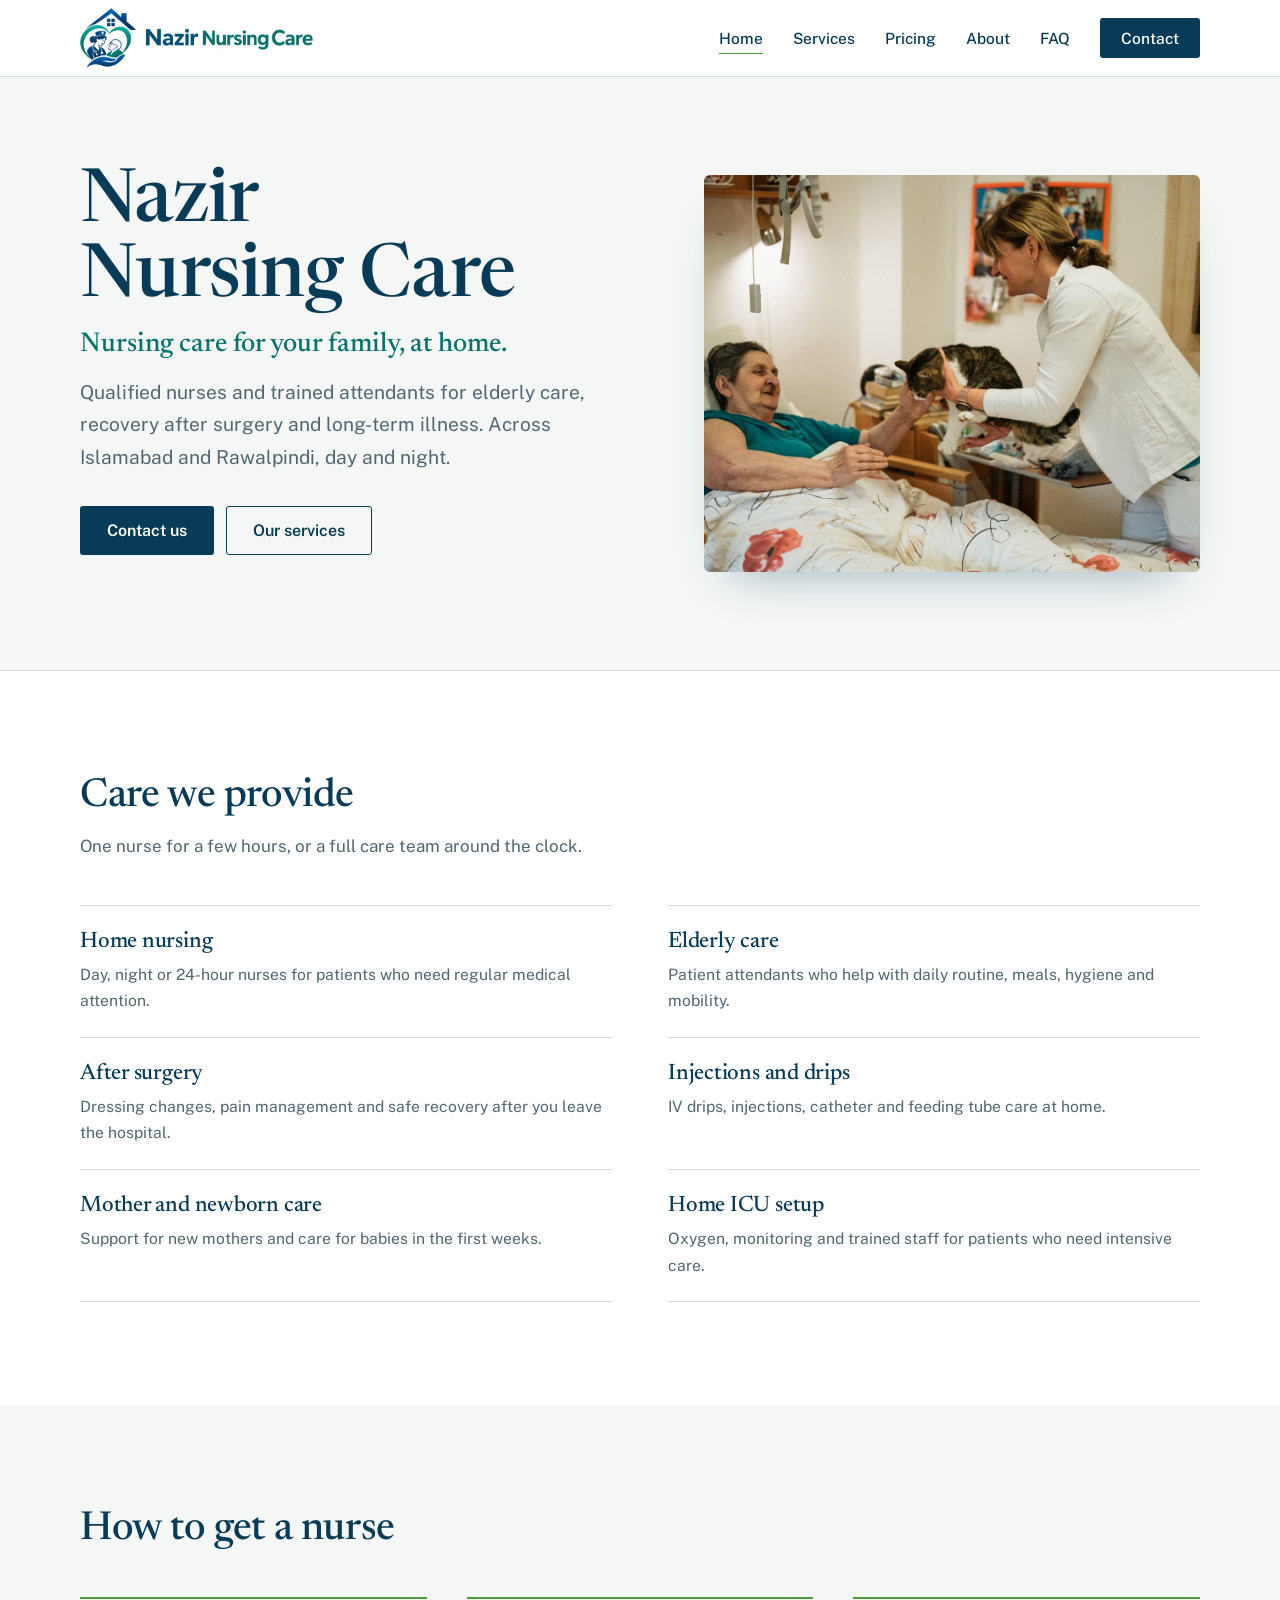
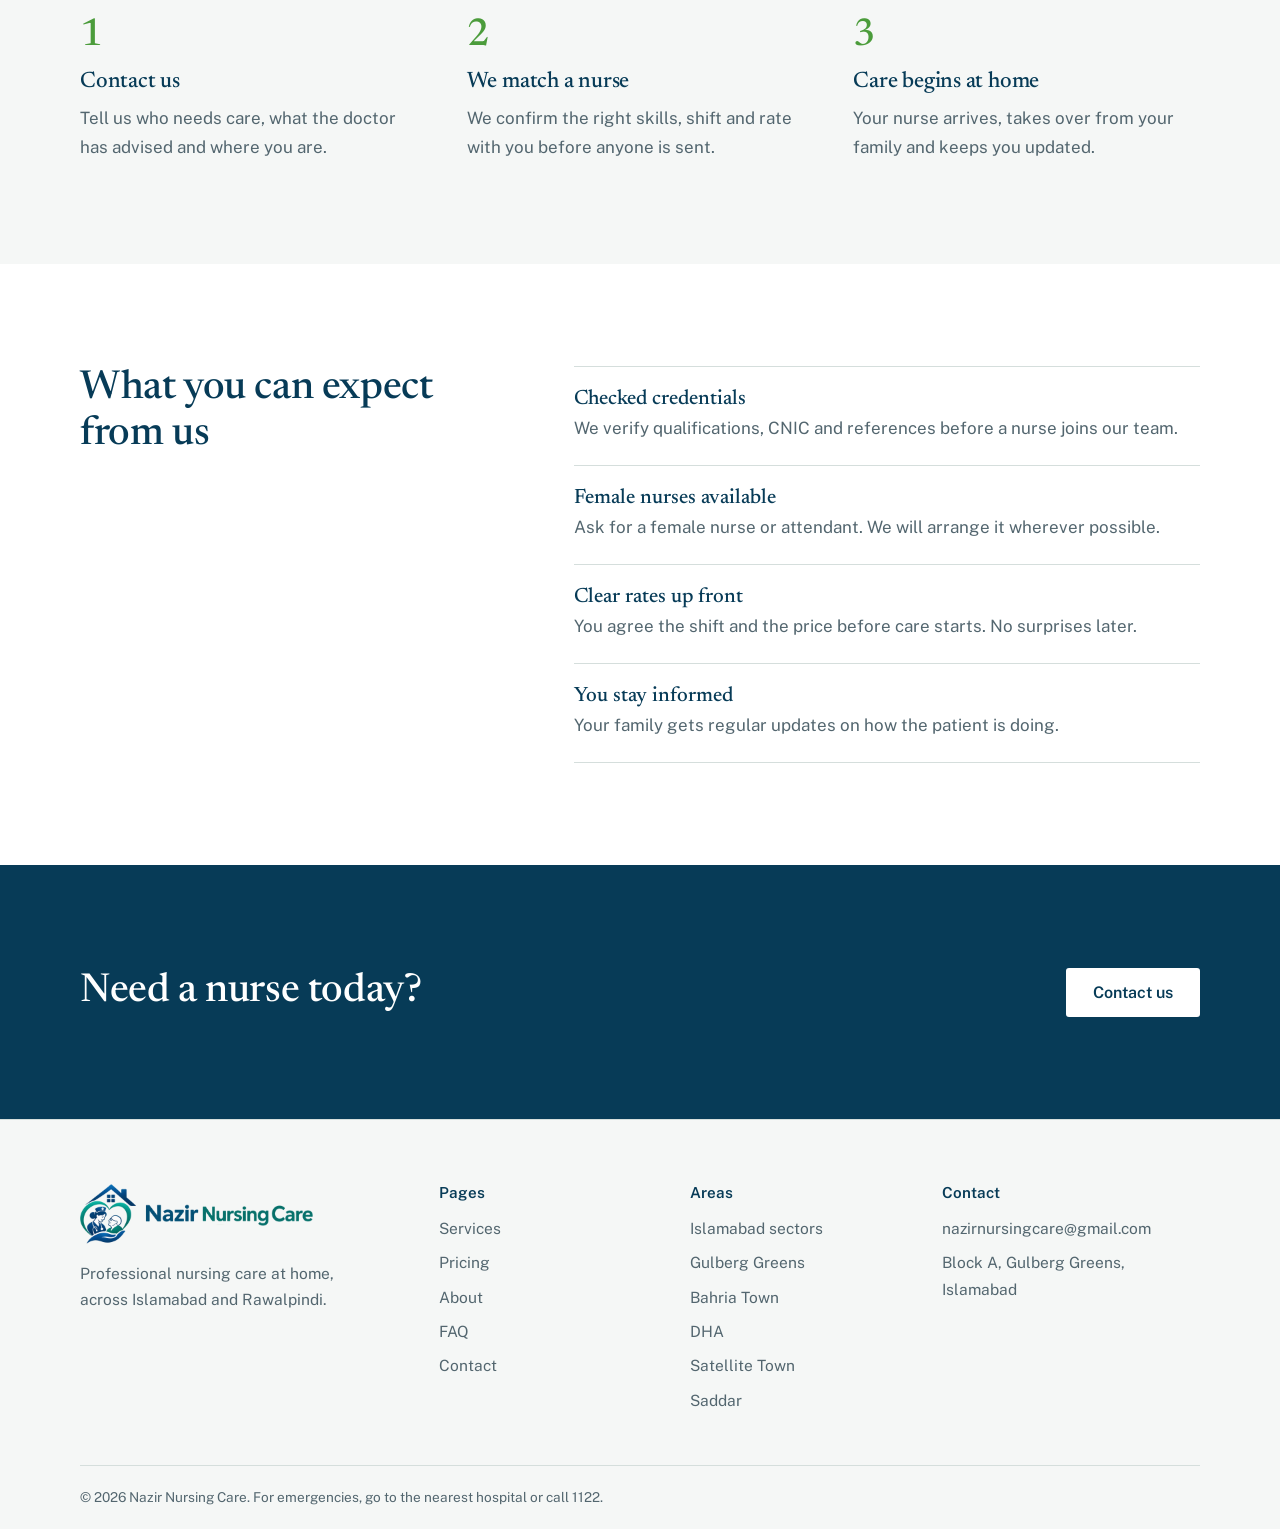
==== commit 4d17bb46: "Add office address: Block A, Gulberg Greens, Islamabad Co-Authored-By: Claude Sonnet 5.5 <noreply@an" ====
--- a/index.html
+++ b/index.html
@@ -19,7 +19,7 @@
 <link rel="apple-touch-icon" href="images/apple-touch-icon.png?v=2">
 <link rel="stylesheet" href="css/style.css?v=7">
 <script type="application/ld+json">
-{"@context":"https://schema.org","@type":"MedicalBusiness","name":"Nazir Nursing Care","logo":"images/logo-full.png?v=4","areaServed":["Islamabad","Rawalpindi"],"address":{"@type":"PostalAddress","addressLocality":"Islamabad","addressCountry":"PK"}}
+{"@context":"https://schema.org","@type":"MedicalBusiness","name":"Nazir Nursing Care","logo":"images/logo-full.png?v=4","areaServed":["Islamabad","Rawalpindi"],"address":{"@type":"PostalAddress","streetAddress":"Block A, Gulberg Greens","addressLocality":"Islamabad","addressCountry":"PK"}}
 </script>
 </head>
 <body>
@@ -113,7 +113,7 @@
     </div>
     <div><h2>Pages</h2><ul><li><a href="services.html">Services</a></li><li><a href="pricing.html">Pricing</a></li><li><a href="about.html">About</a></li><li><a href="faq.html">FAQ</a></li><li><a href="contact.html">Contact</a></li></ul></div>
     <div><h2>Areas</h2><ul><li>Islamabad sectors</li><li>Gulberg Greens</li><li>Bahria Town</li><li>DHA</li><li>Satellite Town</li><li>Saddar</li></ul></div>
-    <div><h2>Contact</h2><ul><li><a href="mailto:nazirnursingcare@gmail.com">nazirnursingcare@gmail.com</a></li><li>Islamabad and Rawalpindi, Pakistan</li></ul></div>
+    <div><h2>Contact</h2><ul><li><a href="mailto:nazirnursingcare@gmail.com">nazirnursingcare@gmail.com</a></li><li>Block A, Gulberg Greens, Islamabad</li></ul></div>
   </div>
   <div class="wrap legal">&copy; 2026 Nazir Nursing Care. For emergencies, go to the nearest hospital or call 1122.</div>
 </footer>
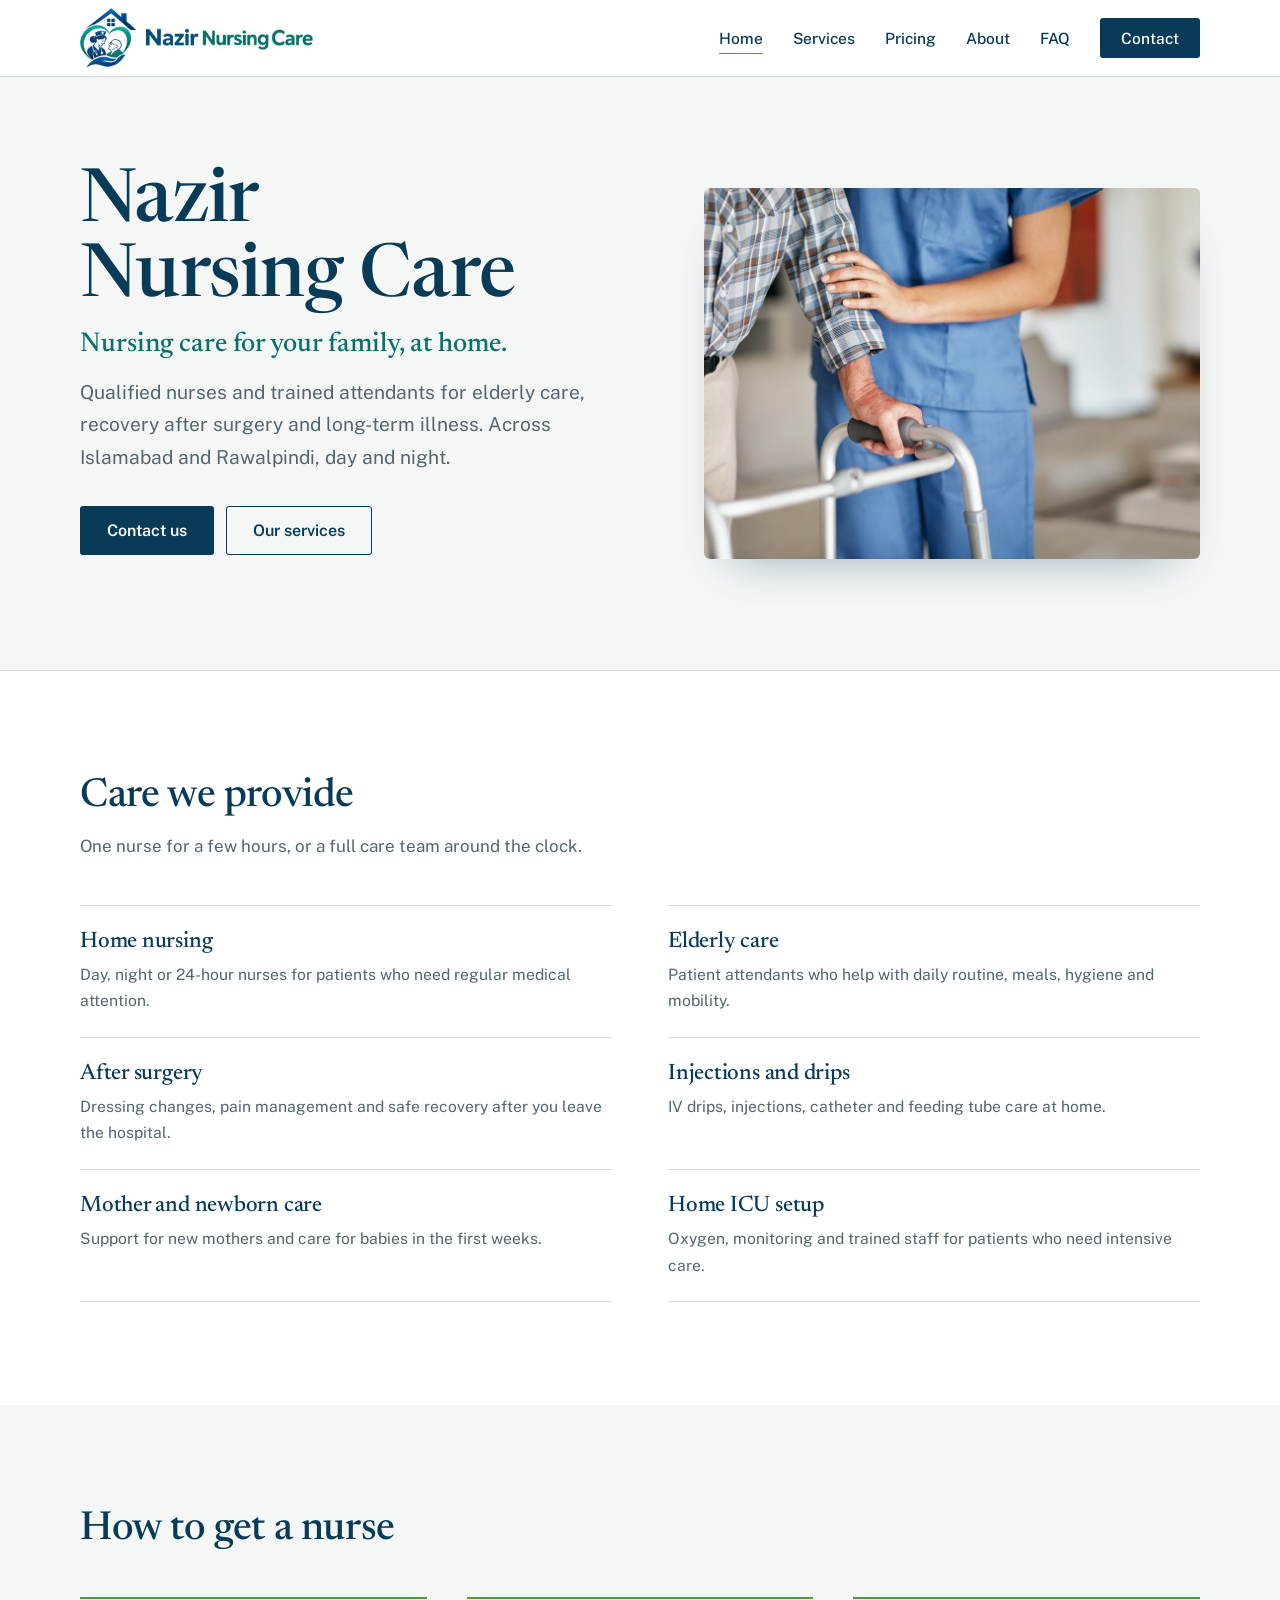
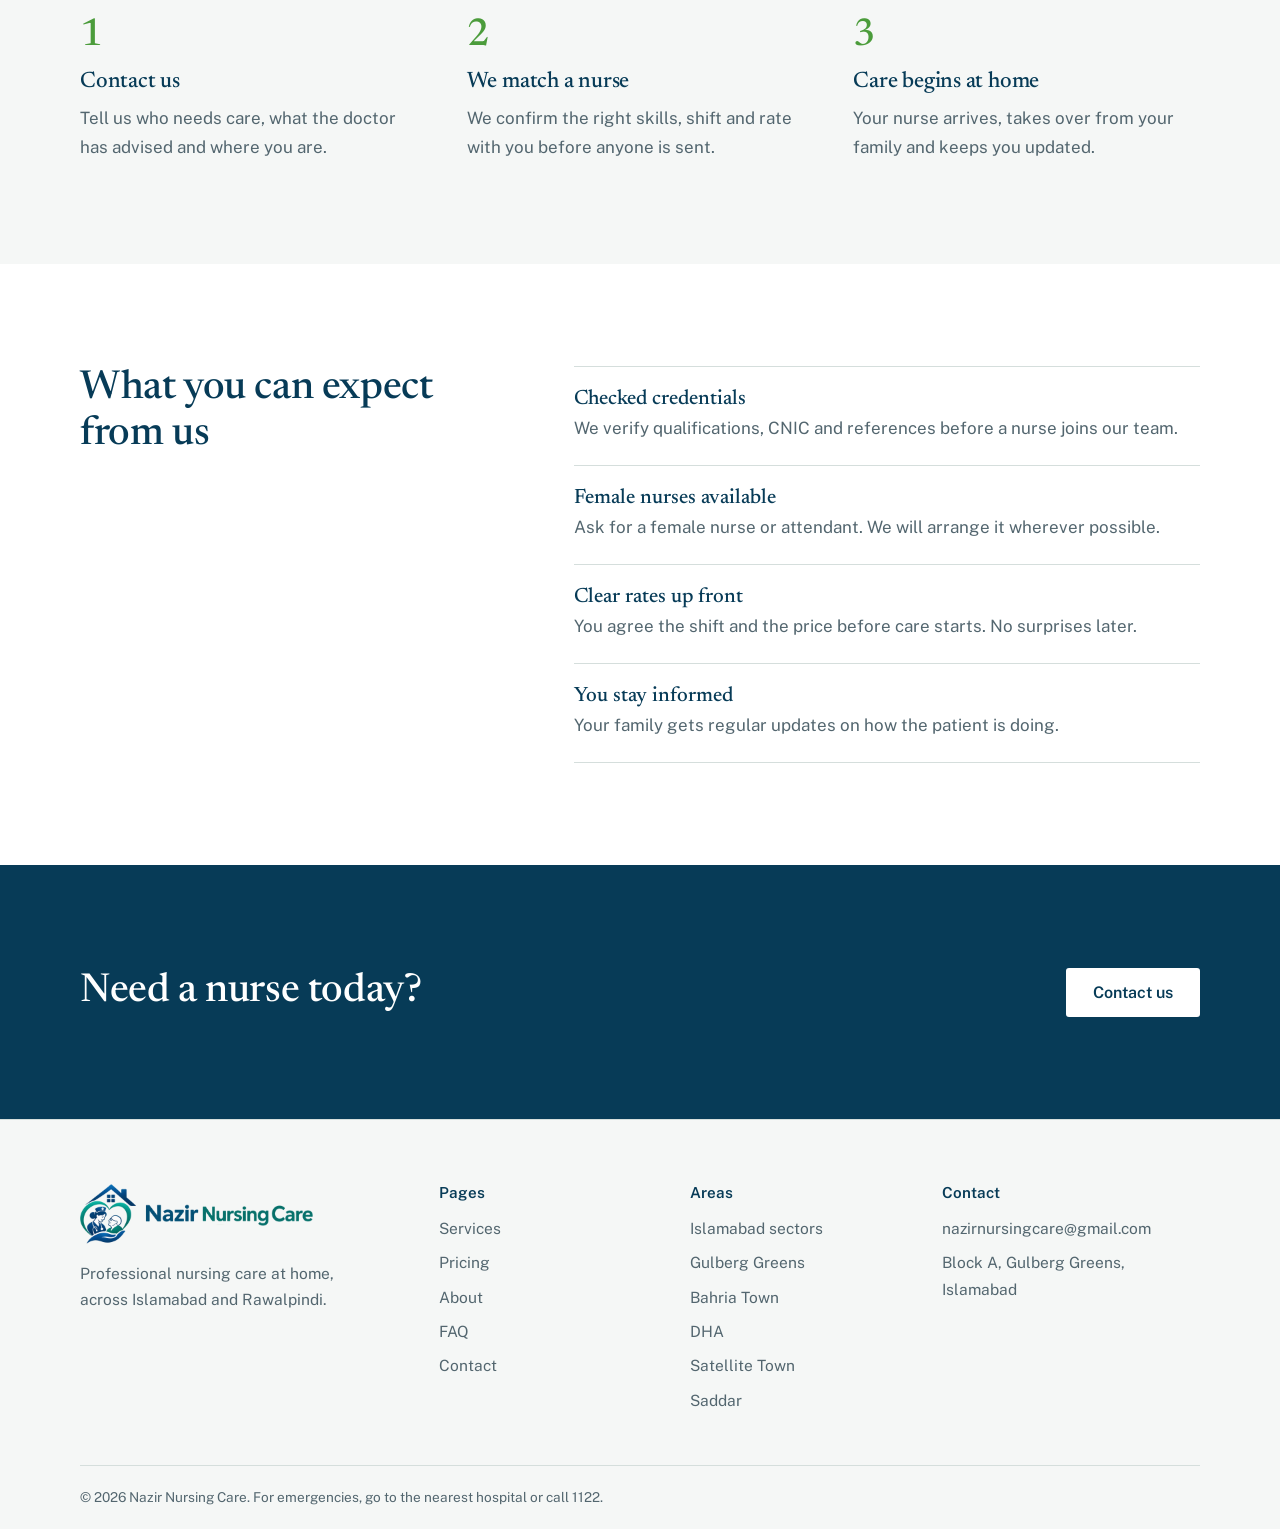
==== commit 131f56ec: "Use the supplied walker photo in hero, link Home and logo to / Co-Authored-By: Claude Sonnet 5.5 <no" ====
--- a/index.html
+++ b/index.html
@@ -14,10 +14,11 @@
 <link rel="preconnect" href="https://fonts.googleapis.com">
 <link rel="preconnect" href="https://fonts.gstatic.com" crossorigin>
 <link href="https://fonts.googleapis.com/css2?family=Newsreader:opsz,wght@6..72,400;6..72,500&family=Public+Sans:wght@400;500;600&display=swap" rel="stylesheet">
+<link rel="canonical" href="https://nazir-nursing-care.mylogiclab.cloud/">
 <link rel="icon" href="images/favicon.ico?v=2" sizes="any">
 <link rel="icon" href="images/favicon.png?v=2" type="image/png">
 <link rel="apple-touch-icon" href="images/apple-touch-icon.png?v=2">
-<link rel="stylesheet" href="css/style.css?v=7">
+<link rel="stylesheet" href="css/style.css?v=8">
 <script type="application/ld+json">
 {"@context":"https://schema.org","@type":"MedicalBusiness","name":"Nazir Nursing Care","logo":"images/logo-full.png?v=4","areaServed":["Islamabad","Rawalpindi"],"address":{"@type":"PostalAddress","streetAddress":"Block A, Gulberg Greens","addressLocality":"Islamabad","addressCountry":"PK"}}
 </script>
@@ -26,10 +27,10 @@
 
 <header class="site-head">
   <div class="wrap nav">
-    <a class="brand" href="index.html"><img src="images/logo-horizontal.png?v=4" alt="Nazir Nursing Care" width="233" height="60"></a>
+    <a class="brand" href="/"><img src="images/logo-horizontal.png?v=4" alt="Nazir Nursing Care" width="233" height="60"></a>
     <button class="burger" aria-label="Menu" aria-expanded="false"><svg viewBox="0 0 24 24" fill="none" stroke="currentColor" stroke-width="2" stroke-linecap="round"><path d="M3 6h18M3 12h18M3 18h18"/></svg></button>
     <ul class="menu">
-      <li><a href="index.html" aria-current="page">Home</a></li>
+      <li><a href="/" aria-current="page">Home</a></li>
       <li><a href="services.html">Services</a></li>
       <li><a href="pricing.html">Pricing</a></li>
       <li><a href="about.html">About</a></li>
@@ -53,7 +54,7 @@
     </div>
 
     <figure class="hero-photo">
-      <img src="images/hero-care.jpg" alt="A nurse caring for an elderly woman at her bedside" width="1400" height="934" fetchpriority="high">
+      <img src="images/hero-walker.jpg" alt="A nurse gently supporting an elderly man as he walks with a walking frame at home" width="1396" height="752" fetchpriority="high">
     </figure>
   </div>
 </section>
@@ -108,7 +109,7 @@
 <footer class="site-foot">
   <div class="wrap cols">
     <div>
-      <a class="brand" href="index.html"><img src="images/logo-horizontal.png?v=4" alt="Nazir Nursing Care" width="233" height="60"></a>
+      <a class="brand" href="/"><img src="images/logo-horizontal.png?v=4" alt="Nazir Nursing Care" width="233" height="60"></a>
       <p>Professional nursing care at home, across Islamabad and Rawalpindi.</p>
     </div>
     <div><h2>Pages</h2><ul><li><a href="services.html">Services</a></li><li><a href="pricing.html">Pricing</a></li><li><a href="about.html">About</a></li><li><a href="faq.html">FAQ</a></li><li><a href="contact.html">Contact</a></li></ul></div>
--- a/css/style.css
+++ b/css/style.css
@@ -62,7 +62,7 @@
 .hero .actions{margin:32px 0 26px}
 .hero small{display:block;color:var(--muted);font-size:.95rem}
 
-.hero-photo img{width:100%;height:auto;aspect-ratio:5/4;object-fit:cover;object-position:60% 40%;border-radius:6px;box-shadow:0 24px 48px -28px rgba(7,59,87,.45)}
+.hero-photo img{width:100%;height:auto;aspect-ratio:4/3;object-fit:cover;object-position:58% 50%;border-radius:6px;box-shadow:0 24px 48px -28px rgba(7,59,87,.45)}
 
 /* Page header (inner pages) */
 .page-head{padding:clamp(44px,6vw,80px) 0 clamp(36px,5vw,56px);background:var(--linen);border-bottom:1px solid var(--line)}
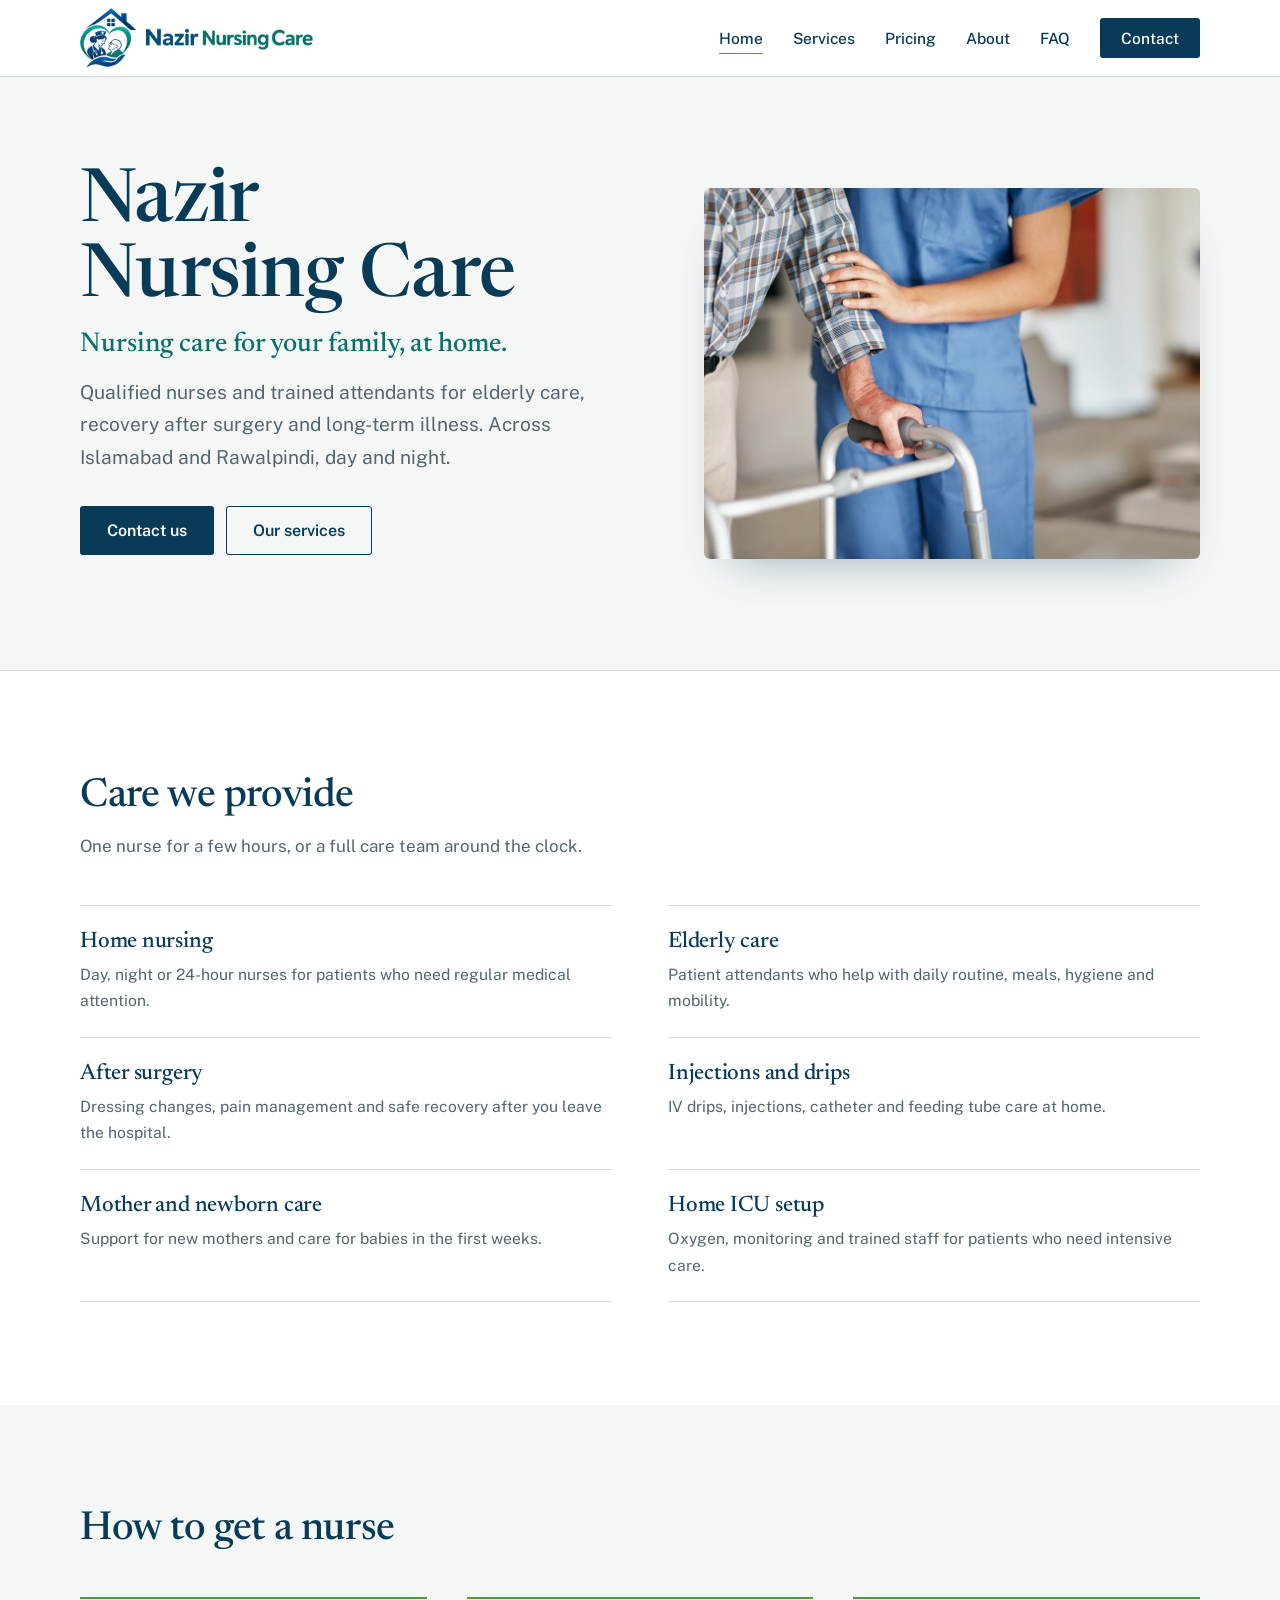
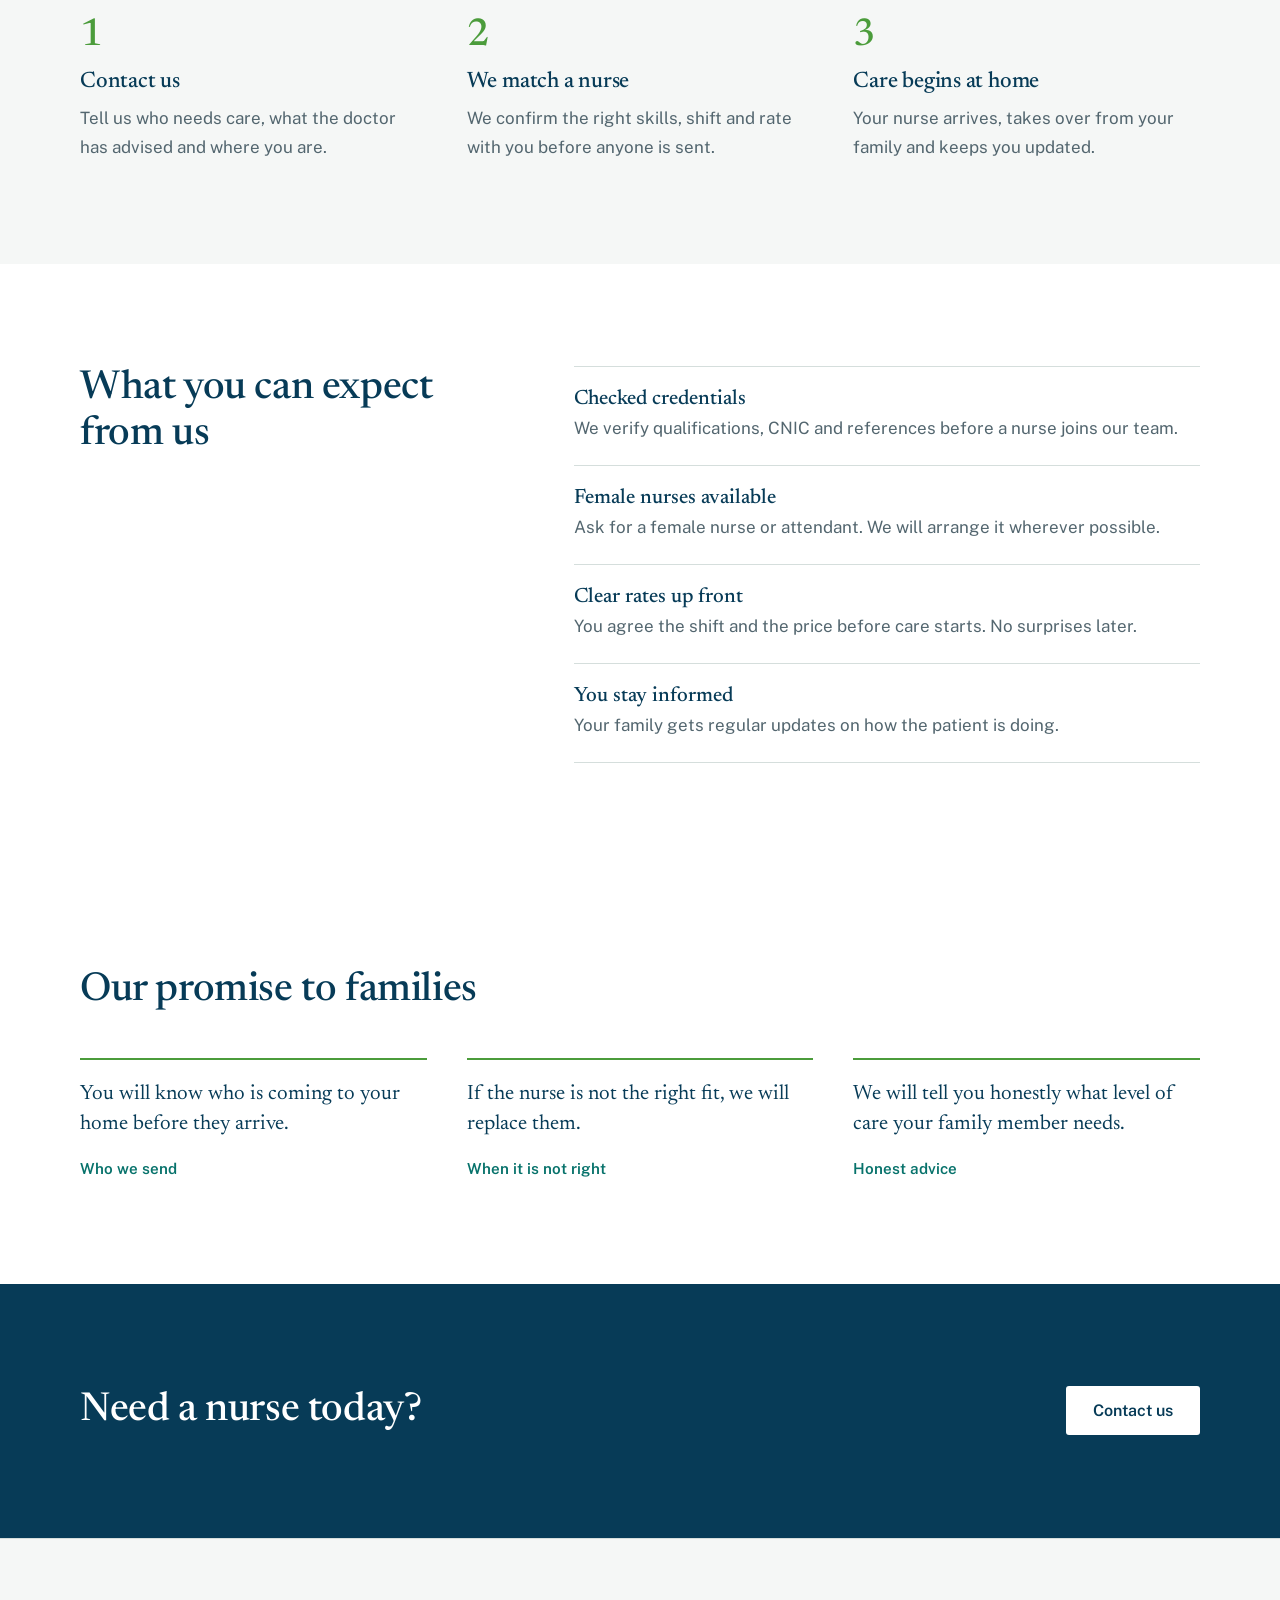
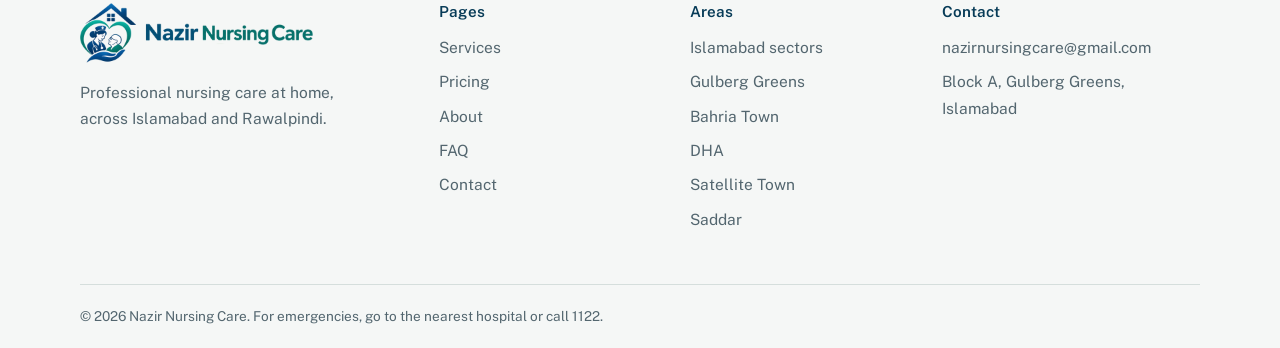
==== commit f9f35c39: "Add 'Our promise to families' section to the home page Co-Authored-By: Claude Sonnet 5.5 <noreply@an" ====
--- a/index.html
+++ b/index.html
@@ -18,7 +18,7 @@
 <link rel="icon" href="images/favicon.ico?v=2" sizes="any">
 <link rel="icon" href="images/favicon.png?v=2" type="image/png">
 <link rel="apple-touch-icon" href="images/apple-touch-icon.png?v=2">
-<link rel="stylesheet" href="css/style.css?v=8">
+<link rel="stylesheet" href="css/style.css?v=10">
 <script type="application/ld+json">
 {"@context":"https://schema.org","@type":"MedicalBusiness","name":"Nazir Nursing Care","logo":"images/logo-full.png?v=4","areaServed":["Islamabad","Rawalpindi"],"address":{"@type":"PostalAddress","streetAddress":"Block A, Gulberg Greens","addressLocality":"Islamabad","addressCountry":"PK"}}
 </script>
@@ -96,6 +96,26 @@
   </div>
 </section>
 
+<section class="band">
+  <div class="wrap">
+    <div class="head"><h2>Our promise to families</h2></div>
+    <div class="quotes">
+      <figure>
+        <blockquote>You will know who is coming to your home before they arrive.</blockquote>
+        <figcaption>Who we send</figcaption>
+      </figure>
+      <figure>
+        <blockquote>If the nurse is not the right fit, we will replace them.</blockquote>
+        <figcaption>When it is not right</figcaption>
+      </figure>
+      <figure>
+        <blockquote>We will tell you honestly what level of care your family member needs.</blockquote>
+        <figcaption>Honest advice</figcaption>
+      </figure>
+    </div>
+  </div>
+</section>
+
 <section class="band ink">
   <div class="wrap cta">
     <h2>Need a nurse today?</h2>
--- a/css/style.css
+++ b/css/style.css
@@ -135,6 +135,12 @@
 input:focus,select:focus,textarea:focus{border-color:var(--teal);outline:none;box-shadow:0 0 0 3px rgba(31,106,104,.18)}
 .hint{font-size:.88rem;color:var(--muted);margin-top:12px}
 
+/* Reviews */
+.quotes{display:grid;grid-template-columns:repeat(3,1fr);gap:40px}
+.quotes figure{border-top:2px solid var(--accent);padding-top:20px}
+.quotes blockquote{font:400 1.3rem/1.45 var(--serif);color:var(--ink);margin-bottom:16px}
+.quotes figcaption{color:var(--teal);font-weight:600;font-size:.95rem}
+
 /* Call to action band */
 .cta{display:flex;justify-content:space-between;align-items:center;gap:32px;flex-wrap:wrap}
 .cta h2{max-width:16em}
@@ -153,7 +159,7 @@
   .hero .wrap,.split,.split.even,.contact,.svc{grid-template-columns:1fr}
   .index{grid-template-columns:1fr}
   .index li:nth-last-child(2){border-bottom:0}
-  .steps{grid-template-columns:1fr;gap:28px}
+  .steps,.quotes{grid-template-columns:1fr;gap:28px}
   .sticky{position:static}
   .site-foot .cols{grid-template-columns:1fr 1fr}
   .burger{display:block}
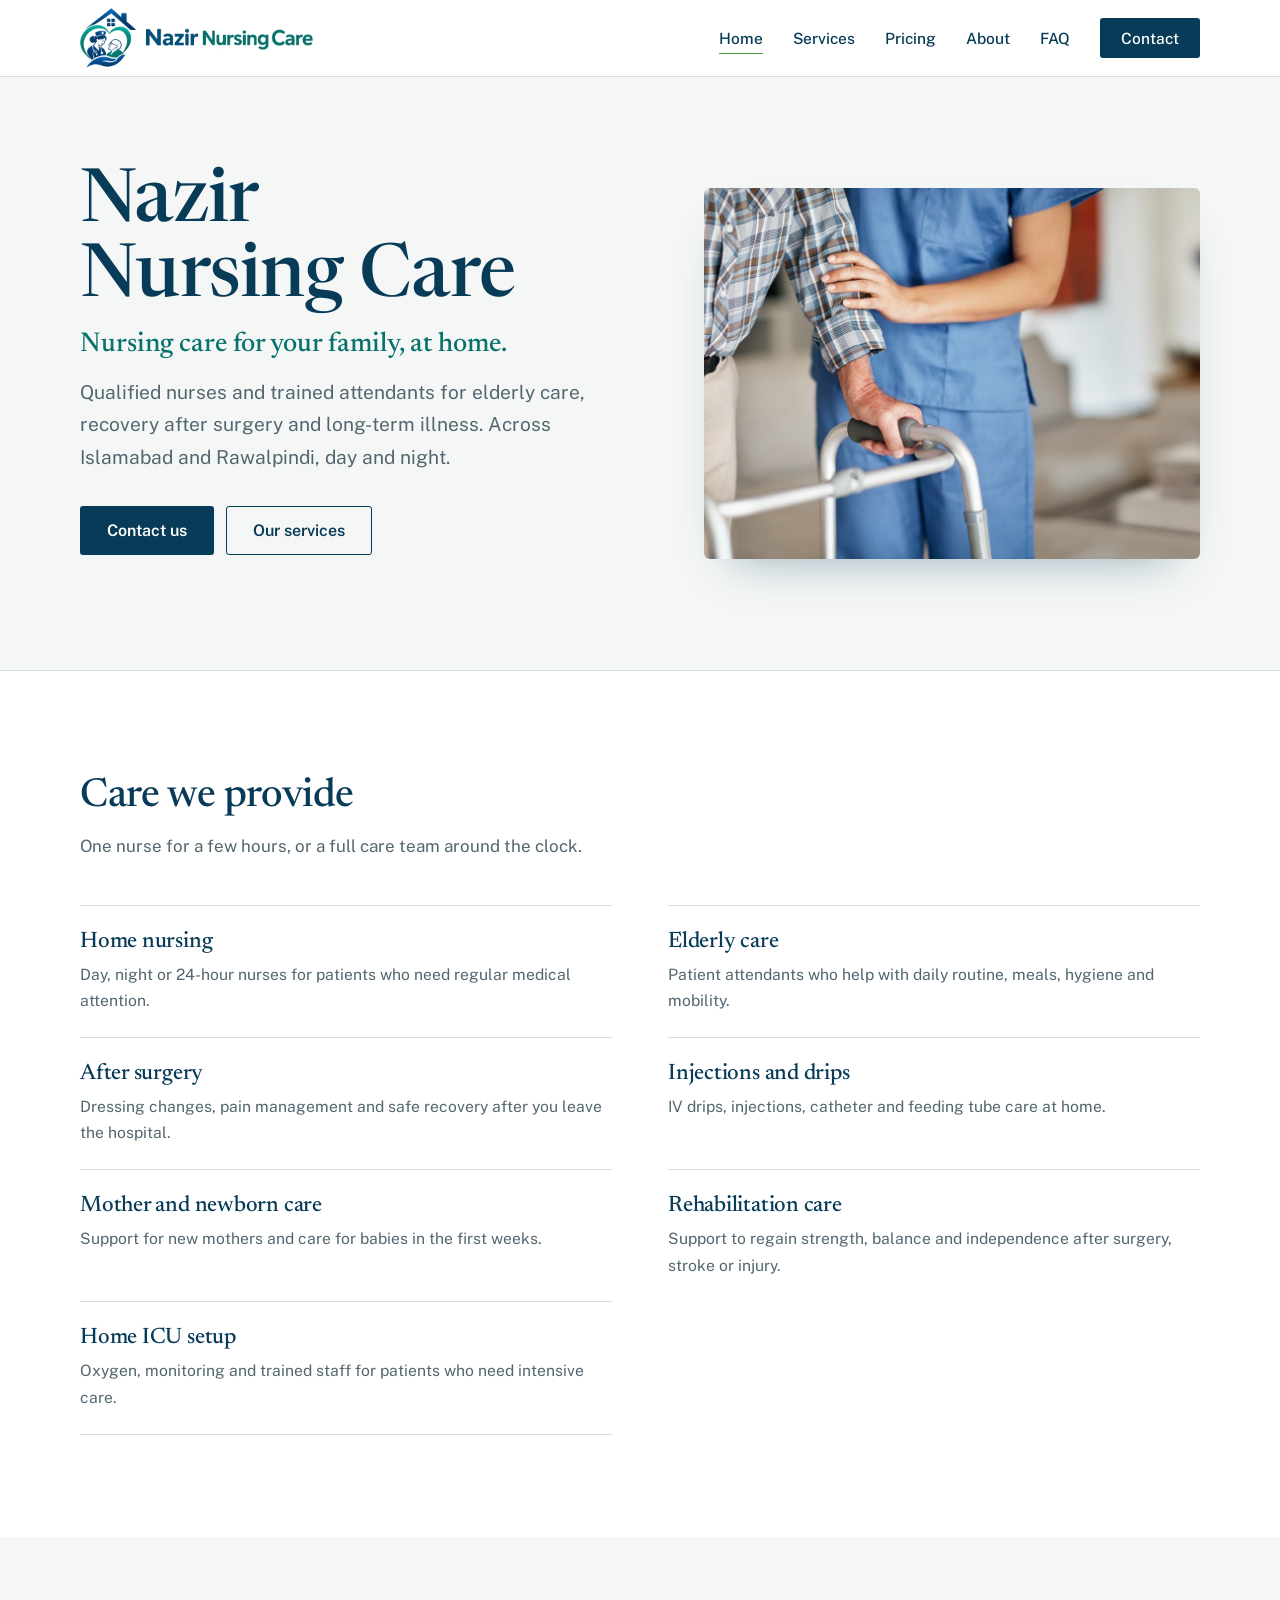
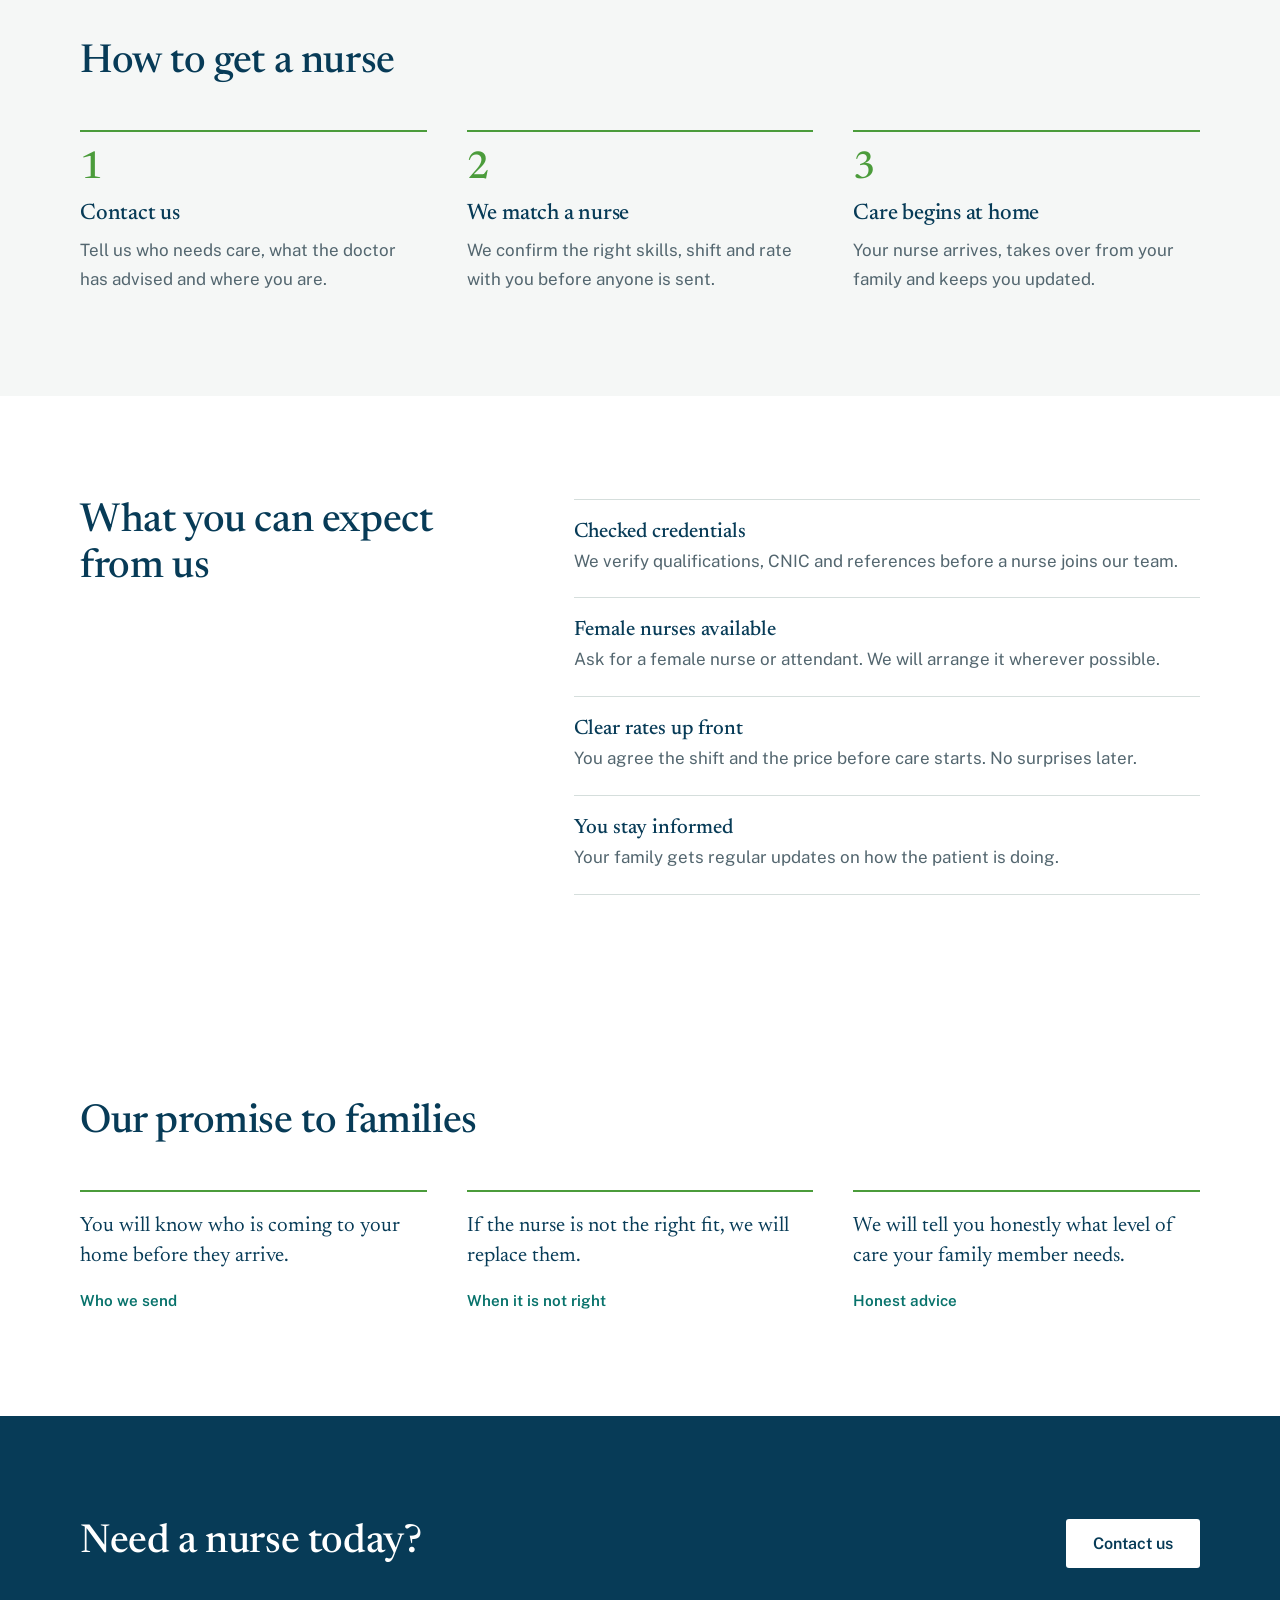
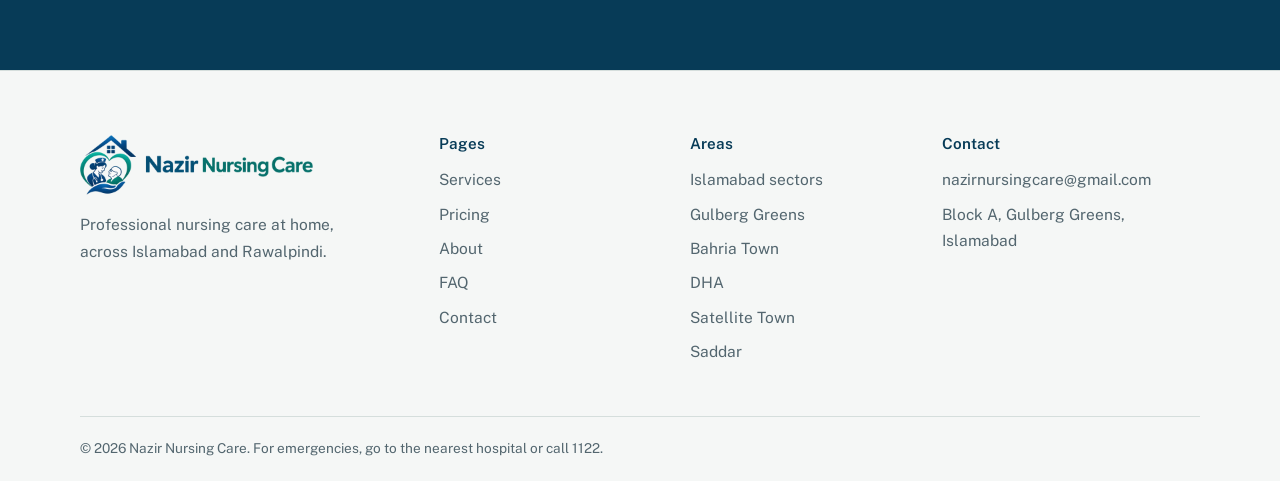
==== commit cde422e1: "Add rehabilitation care to services and home page Co-Authored-By: Claude Sonnet 5.5 <noreply@anthrop" ====
--- a/index.html
+++ b/index.html
@@ -18,7 +18,7 @@
 <link rel="icon" href="images/favicon.ico?v=2" sizes="any">
 <link rel="icon" href="images/favicon.png?v=2" type="image/png">
 <link rel="apple-touch-icon" href="images/apple-touch-icon.png?v=2">
-<link rel="stylesheet" href="css/style.css?v=10">
+<link rel="stylesheet" href="css/style.css?v=11">
 <script type="application/ld+json">
 {"@context":"https://schema.org","@type":"MedicalBusiness","name":"Nazir Nursing Care","logo":"images/logo-full.png?v=4","areaServed":["Islamabad","Rawalpindi"],"address":{"@type":"PostalAddress","streetAddress":"Block A, Gulberg Greens","addressLocality":"Islamabad","addressCountry":"PK"}}
 </script>
@@ -68,6 +68,7 @@
       <li><a href="services.html#post-surgery"><h3>After surgery</h3><p>Dressing changes, pain management and safe recovery after you leave the hospital.</p></a></li>
       <li><a href="services.html#injections"><h3>Injections and drips</h3><p>IV drips, injections, catheter and feeding tube care at home.</p></a></li>
       <li><a href="services.html#mother-baby"><h3>Mother and newborn care</h3><p>Support for new mothers and care for babies in the first weeks.</p></a></li>
+      <li><a href="services.html#rehabilitation"><h3>Rehabilitation care</h3><p>Support to regain strength, balance and independence after surgery, stroke or injury.</p></a></li>
       <li><a href="services.html#icu-setup"><h3>Home ICU setup</h3><p>Oxygen, monitoring and trained staff for patients who need intensive care.</p></a></li>
     </ul>
   </div>
--- a/css/style.css
+++ b/css/style.css
@@ -71,7 +71,7 @@
 /* Ruled index lists (services) */
 .index{list-style:none;display:grid;grid-template-columns:1fr 1fr;column-gap:56px}
 .index li{border-top:1px solid var(--line);padding:22px 0}
-.index li:nth-last-child(-n+2){border-bottom:1px solid var(--line)}
+.index li:last-child,.index li:nth-child(odd):nth-last-child(2){border-bottom:1px solid var(--line)}
 .index h3{margin-bottom:6px}
 .index p{color:var(--muted);font-size:.98rem}
 .index a{color:inherit;text-decoration:none}
